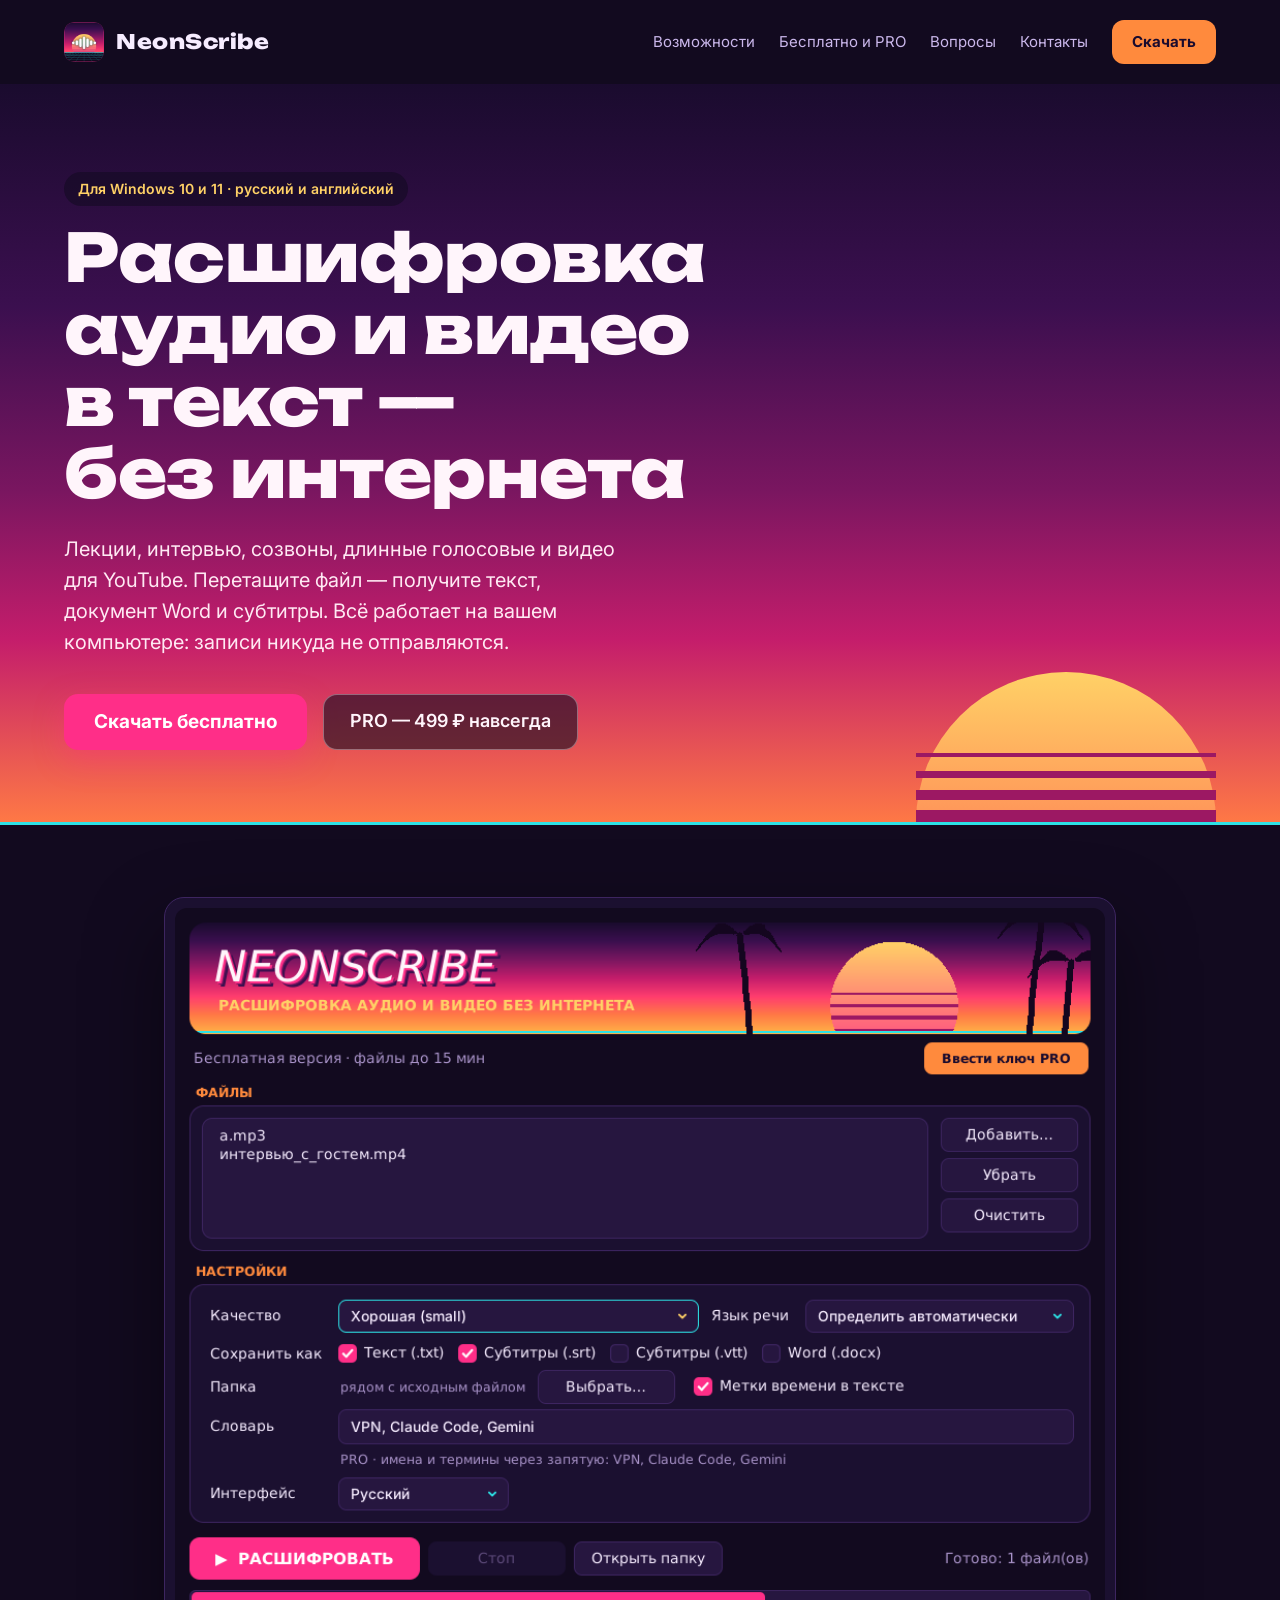
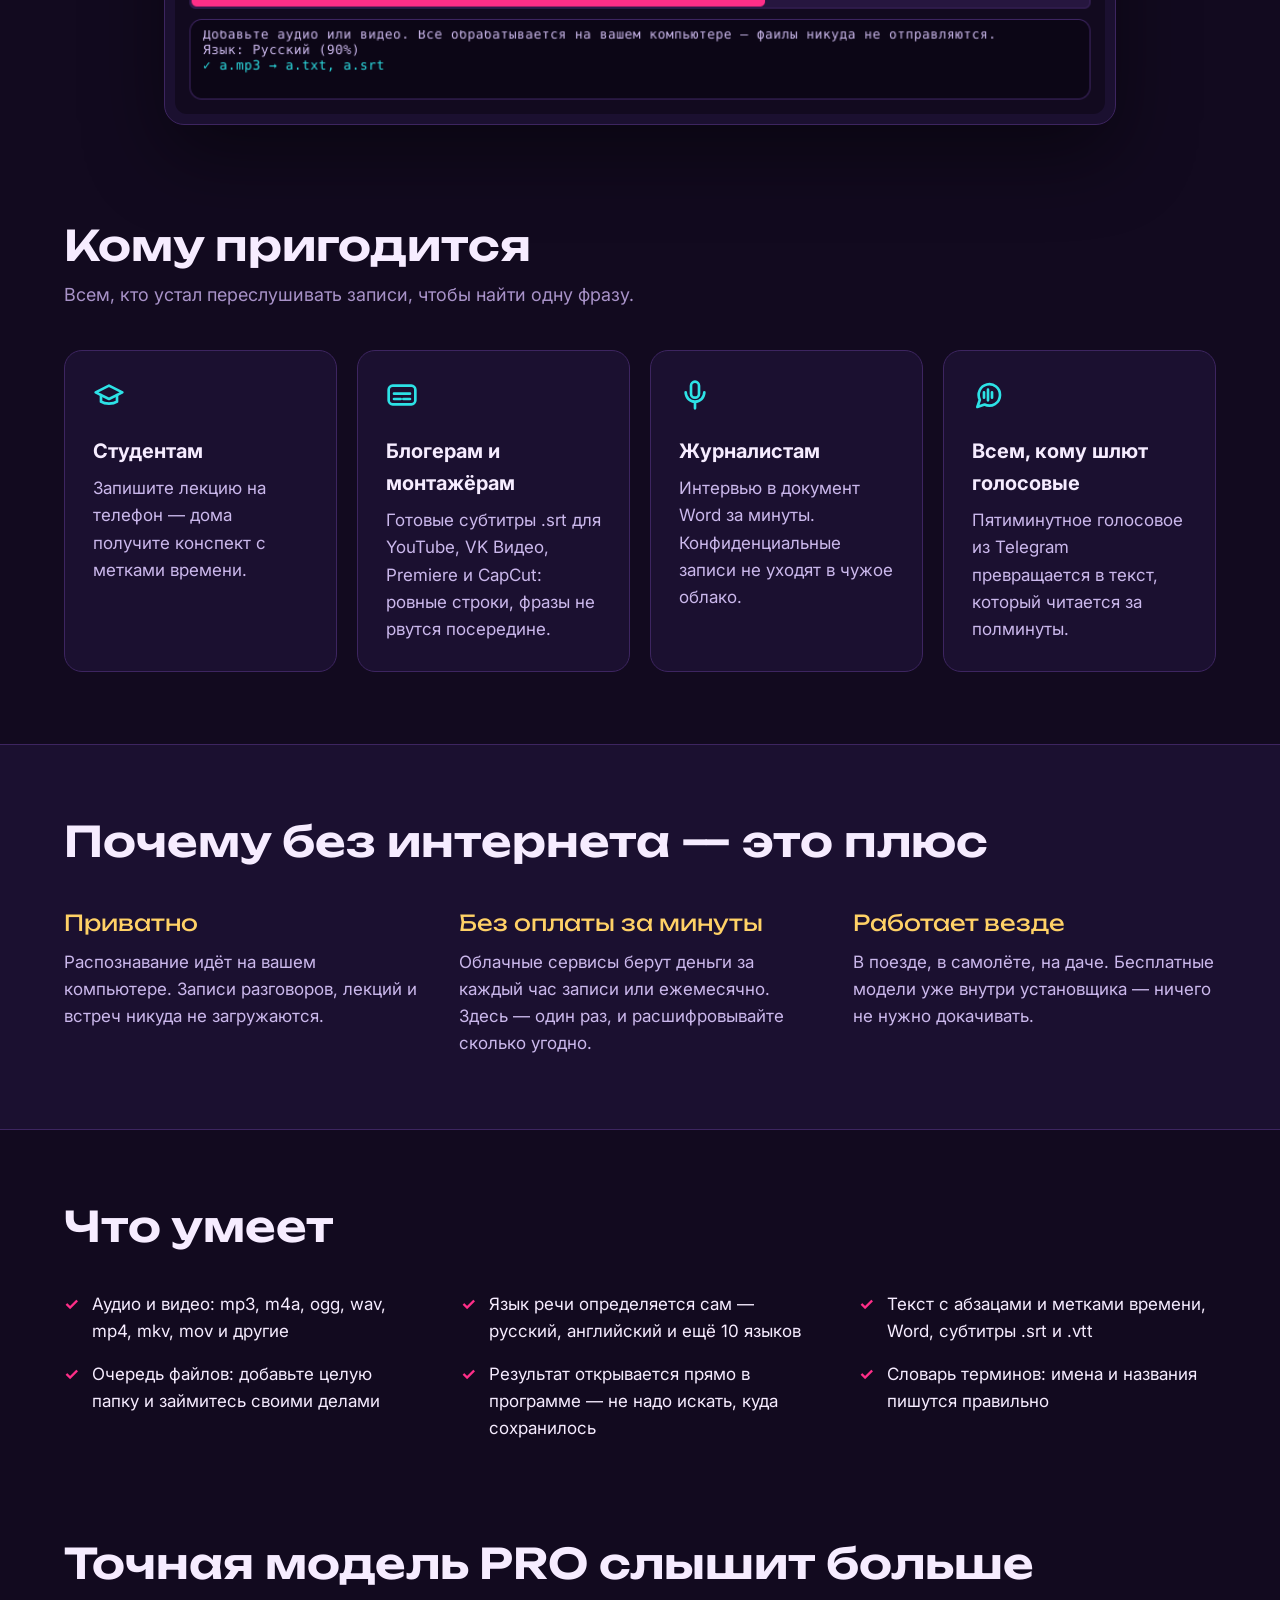
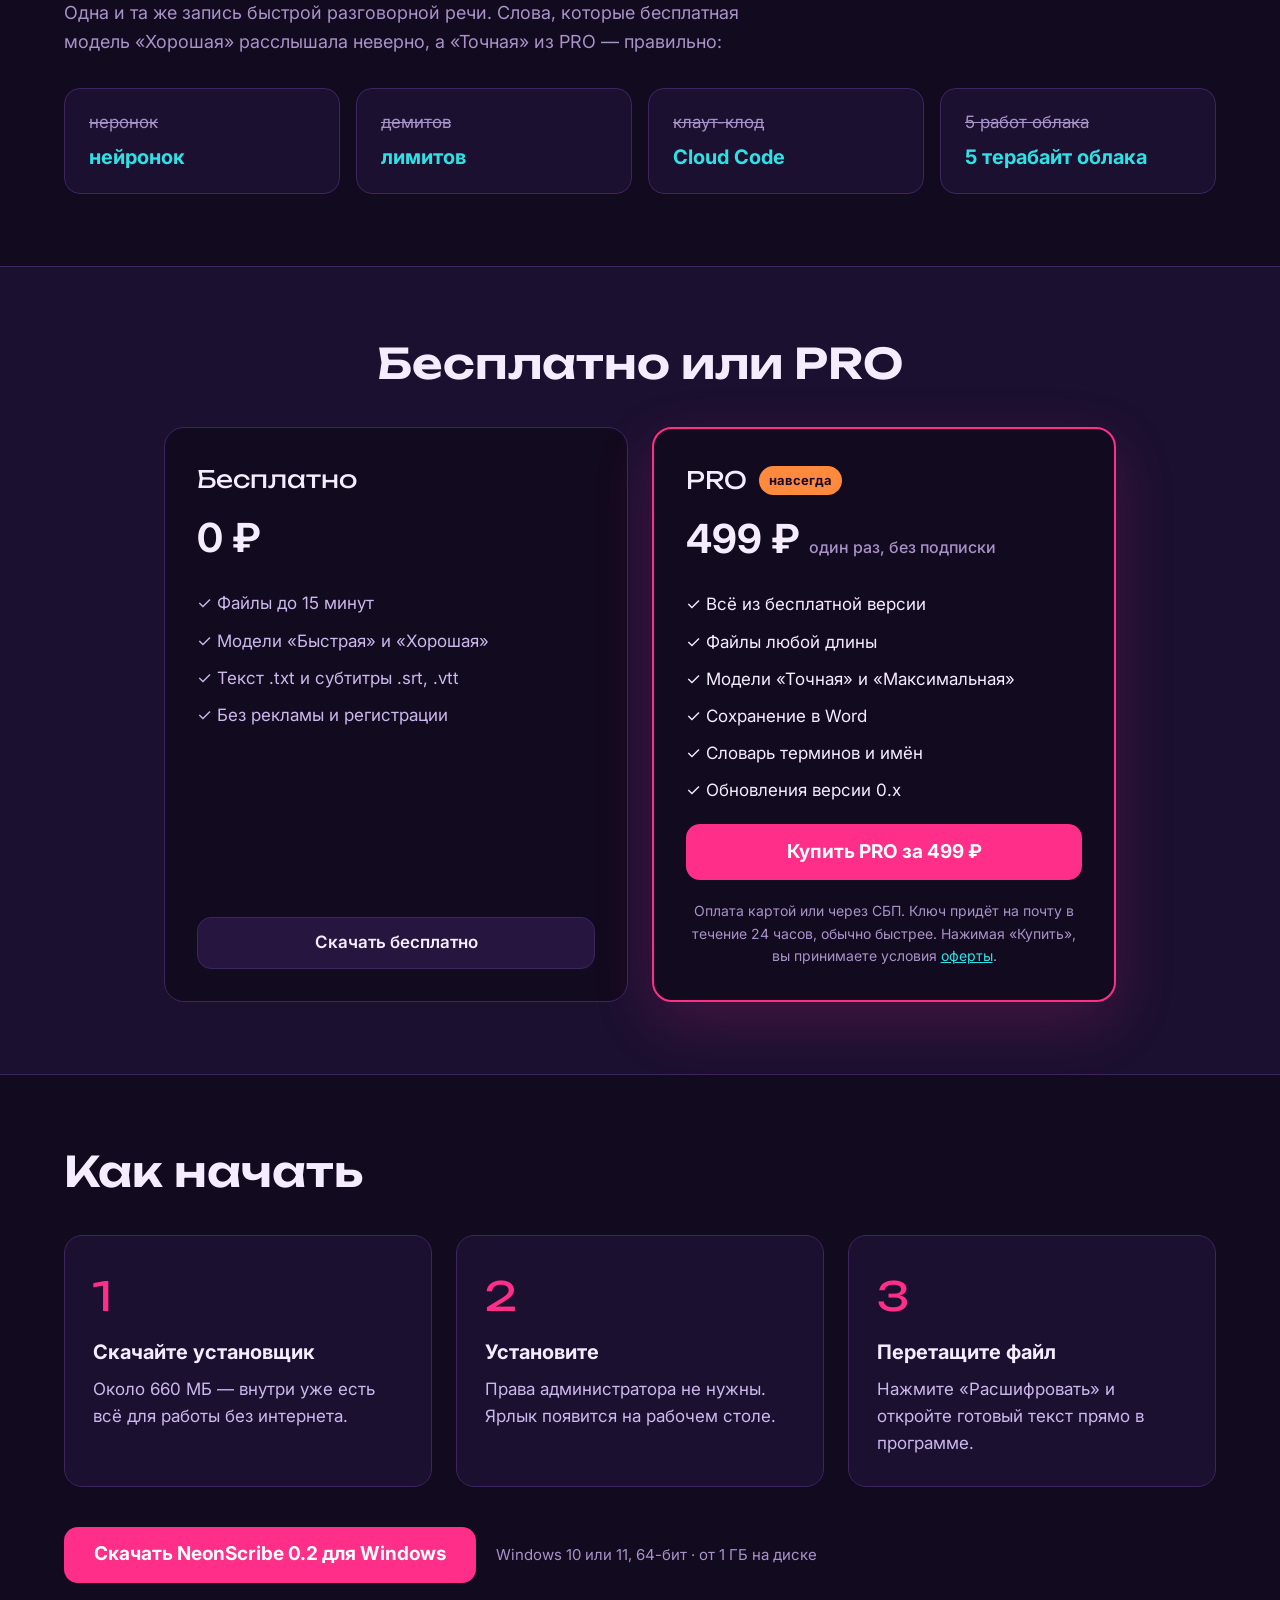
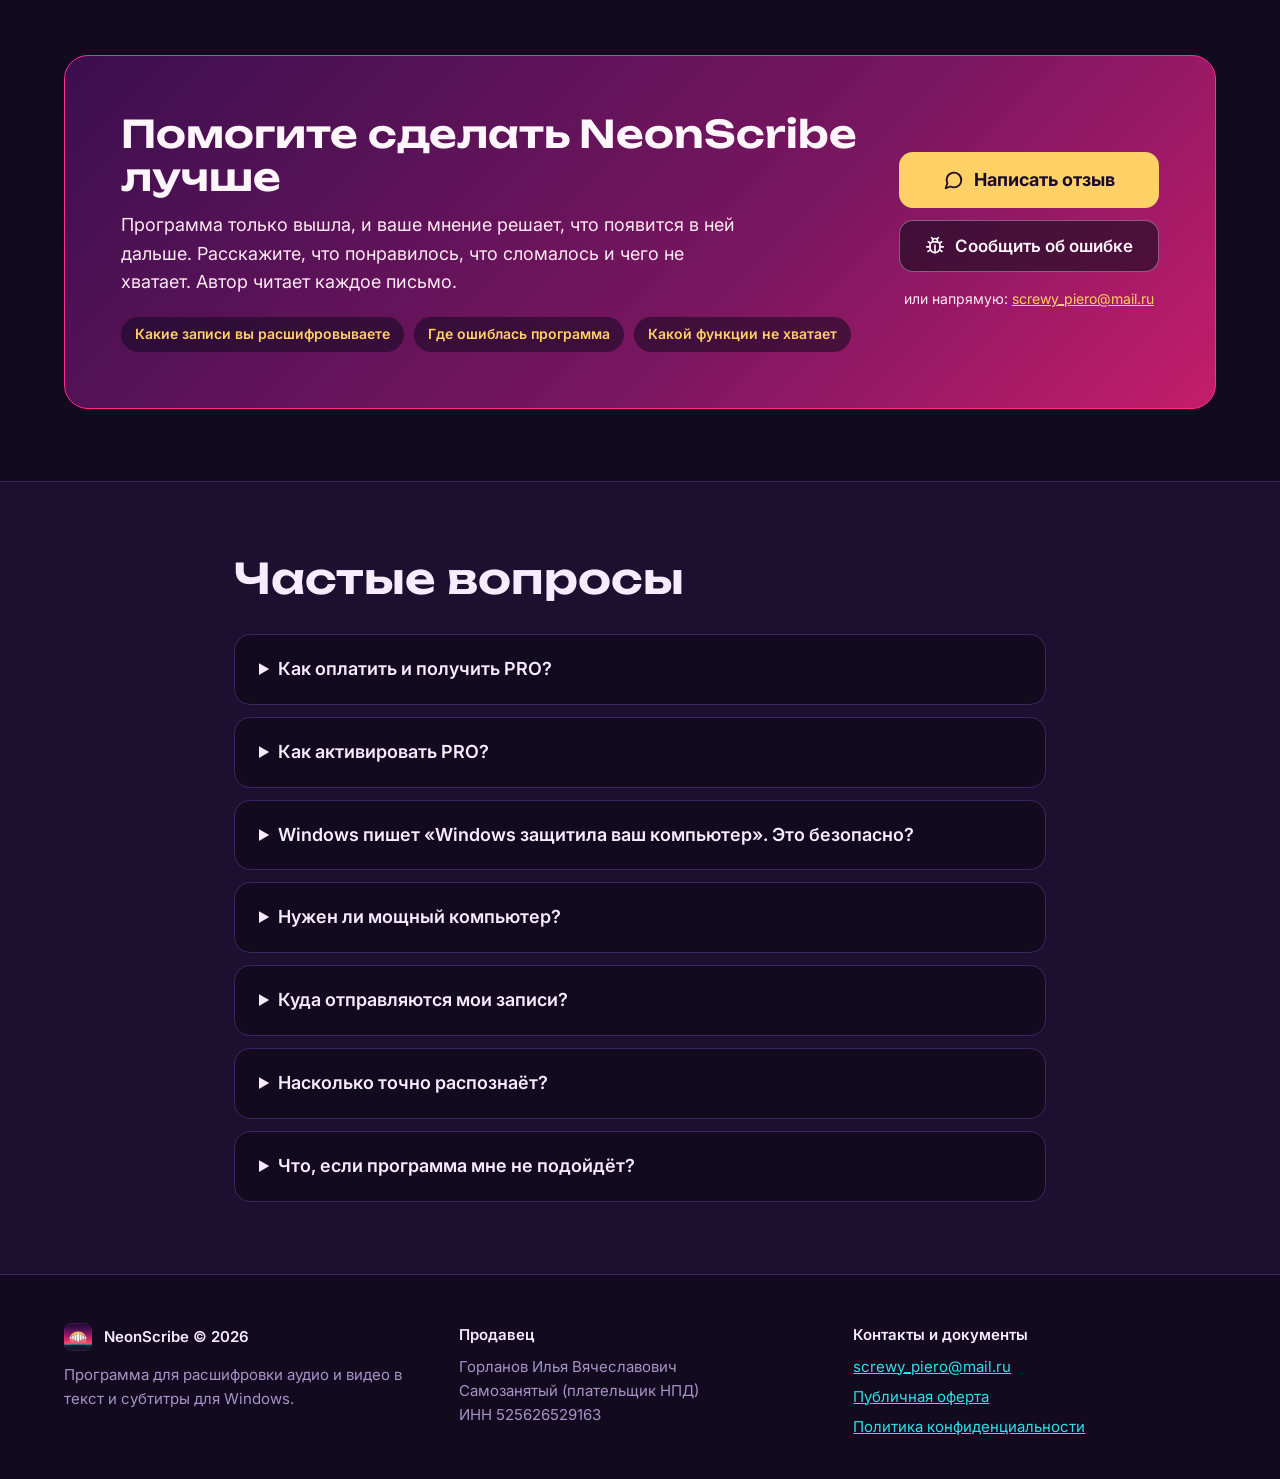
==== index.html @ af84b16b "Add files via upload Сайт NeonScribe" ====
<!doctype html>
<html lang="ru">
<head>
<meta charset="utf-8">
<meta name="viewport" content="width=device-width, initial-scale=1">
<title>NeonScribe — расшифровка аудио и видео без интернета</title>
<meta name="description" content="Программа для Windows: расшифровка лекций, интервью, созвонов и голосовых в текст, Word и субтитры. Работает без интернета. Бесплатно, PRO — 499 ₽ навсегда.">
<meta property="og:title" content="NeonScribe — расшифровка аудио и видео без интернета">
<meta property="og:description" content="Текст, Word и субтитры из любых записей прямо на вашем компьютере.">
<meta property="og:image" content="assets/screenshot.png">
<link rel="icon" href="favicon.ico">
<link rel="preconnect" href="https://fonts.googleapis.com">
<link rel="stylesheet" href="https://fonts.googleapis.com/css2?family=Unbounded:wght@600;800&amp;family=Inter:wght@400;500;600;700&amp;display=swap">
<style>
*{box-sizing:border-box}
html{scroll-behavior:smooth}
body{margin:0;background:#120a1f}
a{color:#2de2e6}a:hover{color:#ffd166}
</style>
</head>
<body>
<div style="background: #120a1f; color: #f6ecff; font-family: Inter, system-ui, sans-serif; font-size: 17px; line-height: 1.6; min-height: 100%">

  <!-- Навигация -->
  <header style="max-width: 1200px; margin: 0 auto; padding: 20px 24px; display: flex; flex-wrap: wrap; align-items: center; justify-content: space-between; gap: 16px">
    <a href="#top" style="display: flex; align-items: center; gap: 12px; text-decoration: none; color: #f6ecff">
      <img src="assets/icon.png" alt="" style="width: 40px; height: 40px; border-radius: 10px">
      <span style="font-family: Unbounded, Inter, sans-serif; font-weight: 800; font-size: 20px; letter-spacing: 0.5px">NeonScribe</span>
    </a>
    <nav aria-label="Разделы" style="display: flex; flex-wrap: wrap; align-items: center; gap: 24px; font-size: 15px">
      <a href="#features" style="color: #cbb8ec; text-decoration: none">Возможности</a>
      <a href="#compare" style="color: #cbb8ec; text-decoration: none">Бесплатно и PRO</a>
      <a href="#faq" style="color: #cbb8ec; text-decoration: none">Вопросы</a>
      <a href="#contacts" style="color: #cbb8ec; text-decoration: none">Контакты</a>
      <a href="#download" style="display: inline-flex; align-items: center; min-height: 44px; padding: 0 20px; border-radius: 12px; background: #ff8a3d; color: #1a0b2e; font-weight: 700; text-decoration: none">Скачать</a>
    </nav>
  </header>

  <!-- Первый экран -->
  <section id="top" style="position: relative; overflow: hidden; background: linear-gradient(180deg, #1a0b2e 0%, #3b0f4f 30%, #7a1660 55%, #c41d6b 75%, #ff7a45 100%)">
    <div style="max-width: 1200px; margin: 0 auto; padding: 88px 24px 0; display: flex; flex-wrap: wrap; gap: 48px; align-items: flex-end; justify-content: space-between">
      <div style="flex: 999 1 520px; min-width: 0; padding-bottom: 72px">
        <p style="margin: 0 0 16px; display: inline-block; padding: 6px 14px; border-radius: 999px; background: rgba(18, 10, 31, 0.55); color: #ffd166; font-size: 14px; font-weight: 600">Для Windows 10 и 11 · русский и английский</p>
        <h1 style="margin: 0; font-family: Unbounded, Inter, sans-serif; font-weight: 800; font-size: clamp(36px, 5.2vw, 68px); line-height: 1.08; letter-spacing: -0.5px; color: #fff5fb">Расшифровка аудио и&#160;видео в&#160;текст — без&#160;интернета</h1>
        <p style="margin: 24px 0 0; max-width: 560px; font-size: 20px; line-height: 1.55; color: #ffe9f3">Лекции, интервью, созвоны, длинные голосовые и&#160;видео для YouTube. Перетащите файл — получите текст, документ Word и&#160;субтитры. Всё работает на&#160;вашем компьютере: записи никуда не&#160;отправляются.</p>
        <div style="margin-top: 36px; display: flex; flex-wrap: wrap; gap: 16px; align-items: center">
          <a href="#download" style="display: inline-flex; align-items: center; justify-content: center; min-height: 56px; padding: 0 30px; border-radius: 14px; background: #ff2e88; color: #ffffff; font-size: 19px; font-weight: 700; text-decoration: none; box-shadow: 0 10px 30px rgba(255, 46, 136, 0.35)">Скачать бесплатно</a>
          <a href="#compare" style="display: inline-flex; align-items: center; justify-content: center; min-height: 56px; padding: 0 26px; border-radius: 14px; background: rgba(18, 10, 31, 0.6); color: #fff5fb; font-size: 18px; font-weight: 600; text-decoration: none; border: 1px solid rgba(255, 245, 251, 0.35)">PRO — 499 ₽ навсегда</a>
        </div>
      </div>
      <!-- Ретро-солнце -->
      <div aria-hidden="true" style="flex: 1 1 300px; display: flex; justify-content: center; min-width: 0">
        <div style="position: relative; width: min(380px, 80vw); aspect-ratio: 2 / 1; overflow: hidden">
          <div style="position: absolute; left: 0; right: 0; top: 0; aspect-ratio: 1 / 1; border-radius: 50%; background: linear-gradient(180deg, #ffd166 0%, #ff9a5a 45%, #ff2e88 100%)"></div>
          <div style="position: absolute; left: 0; right: 0; top: 54%; height: 4px; background: #9c1863"></div>
          <div style="position: absolute; left: 0; right: 0; top: 66%; height: 7px; background: #9c1863"></div>
          <div style="position: absolute; left: 0; right: 0; top: 79%; height: 10px; background: #9c1863"></div>
          <div style="position: absolute; left: 0; right: 0; top: 92%; height: 14px; background: #9c1863"></div>
        </div>
      </div>
    </div>
    <div style="height: 3px; background: #2de2e6"></div>
  </section>

  <!-- Скриншот -->
  <section aria-label="Как выглядит программа" style="max-width: 1000px; margin: 0 auto; padding: 72px 24px 24px">
    <div style="border-radius: 20px; padding: 10px; background: #1b1030; border: 1px solid #3d2560; box-shadow: 0 30px 80px rgba(0, 0, 0, 0.45)">
      <img src="assets/screenshot.png" width="900" height="780" alt="Окно программы NeonScribe: список файлов, выбор качества и языка, форматы сохранения, словарь и кнопка «Расшифровать»" style="display: block; width: 100%; height: auto; border-radius: 12px">
    </div>
  </section>

  <!-- Для кого -->
  <section id="features" style="max-width: 1200px; margin: 0 auto; padding: 72px 24px">
    <h2 style="margin: 0 0 12px; font-family: Unbounded, Inter, sans-serif; font-weight: 600; font-size: clamp(28px, 3.4vw, 42px); line-height: 1.15">Кому пригодится</h2>
    <p style="margin: 0 0 40px; color: #a892c8; font-size: 18px; max-width: 640px">Всем, кто устал переслушивать записи, чтобы найти одну фразу.</p>
    <div style="display: grid; grid-template-columns: repeat(auto-fit, minmax(240px, 1fr)); gap: 20px">
      <div style="padding: 28px; border-radius: 18px; background: #1b1030; border: 1px solid #3d2560">
        <svg aria-hidden="true" width="32" height="32" viewBox="0 0 24 24" fill="none" stroke="#2de2e6" stroke-width="2" stroke-linecap="round" stroke-linejoin="round"><path d="M22 10 12 5 2 10l10 5 10-5z"/><path d="M6 12v5c3 2 9 2 12 0v-5"/></svg>
        <h3 style="margin: 16px 0 8px; font-size: 20px">Студентам</h3>
        <p style="margin: 0; color: #cbb8ec">Запишите лекцию на телефон — дома получите конспект с метками времени.</p>
      </div>
      <div style="padding: 28px; border-radius: 18px; background: #1b1030; border: 1px solid #3d2560">
        <svg aria-hidden="true" width="32" height="32" viewBox="0 0 24 24" fill="none" stroke="#2de2e6" stroke-width="2" stroke-linecap="round" stroke-linejoin="round"><rect x="2" y="5" width="20" height="14" rx="3"/><path d="M6 15h5M13 15h5M6 11h12"/></svg>
        <h3 style="margin: 16px 0 8px; font-size: 20px">Блогерам и монтажёрам</h3>
        <p style="margin: 0; color: #cbb8ec">Готовые субтитры .srt для YouTube, VK Видео, Premiere и CapCut: ровные строки, фразы не рвутся посередине.</p>
      </div>
      <div style="padding: 28px; border-radius: 18px; background: #1b1030; border: 1px solid #3d2560">
        <svg aria-hidden="true" width="32" height="32" viewBox="0 0 24 24" fill="none" stroke="#2de2e6" stroke-width="2" stroke-linecap="round" stroke-linejoin="round"><rect x="9" y="2" width="6" height="12" rx="3"/><path d="M5 10a7 7 0 0 0 14 0M12 17v5"/></svg>
        <h3 style="margin: 16px 0 8px; font-size: 20px">Журналистам</h3>
        <p style="margin: 0; color: #cbb8ec">Интервью в документ Word за минуты. Конфиденциальные записи не уходят в чужое облако.</p>
      </div>
      <div style="padding: 28px; border-radius: 18px; background: #1b1030; border: 1px solid #3d2560">
        <svg aria-hidden="true" width="32" height="32" viewBox="0 0 24 24" fill="none" stroke="#2de2e6" stroke-width="2" stroke-linecap="round" stroke-linejoin="round"><path d="M21 12a8 8 0 0 1-11.6 7.1L4 21l1.9-5.4A8 8 0 1 1 21 12z"/><path d="M9 10v4M12 8v8M15 10v4"/></svg>
        <h3 style="margin: 16px 0 8px; font-size: 20px">Всем, кому шлют голосовые</h3>
        <p style="margin: 0; color: #cbb8ec">Пятиминутное голосовое из Telegram превращается в текст, который читается за полминуты.</p>
      </div>
    </div>
  </section>

  <!-- Почему офлайн -->
  <section style="background: #1b1030; border-top: 1px solid #3d2560; border-bottom: 1px solid #3d2560">
    <div style="max-width: 1200px; margin: 0 auto; padding: 72px 24px">
      <h2 style="margin: 0 0 40px; font-family: Unbounded, Inter, sans-serif; font-weight: 600; font-size: clamp(28px, 3.4vw, 42px); line-height: 1.15">Почему без интернета — это плюс</h2>
      <div style="display: grid; grid-template-columns: repeat(auto-fit, minmax(260px, 1fr)); gap: 32px">
        <div>
          <p style="margin: 0 0 8px; font-family: Unbounded, Inter, sans-serif; font-size: 22px; color: #ffd166">Приватно</p>
          <p style="margin: 0; color: #cbb8ec">Распознавание идёт на вашем компьютере. Записи разговоров, лекций и встреч никуда не загружаются.</p>
        </div>
        <div>
          <p style="margin: 0 0 8px; font-family: Unbounded, Inter, sans-serif; font-size: 22px; color: #ffd166">Без оплаты за минуты</p>
          <p style="margin: 0; color: #cbb8ec">Облачные сервисы берут деньги за каждый час записи или ежемесячно. Здесь — один раз, и расшифровывайте сколько угодно.</p>
        </div>
        <div>
          <p style="margin: 0 0 8px; font-family: Unbounded, Inter, sans-serif; font-size: 22px; color: #ffd166">Работает везде</p>
          <p style="margin: 0; color: #cbb8ec">В поезде, в самолёте, на даче. Бесплатные модели уже внутри установщика — ничего не нужно докачивать.</p>
        </div>
      </div>
    </div>
  </section>

  <!-- Что умеет -->
  <section style="max-width: 1200px; margin: 0 auto; padding: 72px 24px">
    <h2 style="margin: 0 0 40px; font-family: Unbounded, Inter, sans-serif; font-weight: 600; font-size: clamp(28px, 3.4vw, 42px); line-height: 1.15">Что умеет</h2>
    <div style="display: grid; grid-template-columns: repeat(auto-fit, minmax(300px, 1fr)); gap: 16px 40px">
      <p style="margin: 0; padding-left: 28px; position: relative"><span aria-hidden="true" style="position: absolute; left: 0; color: #ff2e88; font-weight: 700">✓</span>Аудио и видео: mp3, m4a, ogg, wav, mp4, mkv, mov и другие</p>
      <p style="margin: 0; padding-left: 28px; position: relative"><span aria-hidden="true" style="position: absolute; left: 0; color: #ff2e88; font-weight: 700">✓</span>Язык речи определяется сам — русский, английский и ещё 10 языков</p>
      <p style="margin: 0; padding-left: 28px; position: relative"><span aria-hidden="true" style="position: absolute; left: 0; color: #ff2e88; font-weight: 700">✓</span>Текст с абзацами и метками времени, Word, субтитры .srt и .vtt</p>
      <p style="margin: 0; padding-left: 28px; position: relative"><span aria-hidden="true" style="position: absolute; left: 0; color: #ff2e88; font-weight: 700">✓</span>Очередь файлов: добавьте целую папку и займитесь своими делами</p>
      <p style="margin: 0; padding-left: 28px; position: relative"><span aria-hidden="true" style="position: absolute; left: 0; color: #ff2e88; font-weight: 700">✓</span>Результат открывается прямо в программе — не надо искать, куда сохранилось</p>
      <p style="margin: 0; padding-left: 28px; position: relative"><span aria-hidden="true" style="position: absolute; left: 0; color: #ff2e88; font-weight: 700">✓</span>Словарь терминов: имена и названия пишутся правильно</p>
    </div>
  </section>

  <!-- До и после -->
  <section style="max-width: 1200px; margin: 0 auto; padding: 24px 24px 72px">
    <h2 style="margin: 0 0 12px; font-family: Unbounded, Inter, sans-serif; font-weight: 600; font-size: clamp(28px, 3.4vw, 42px); line-height: 1.15">Точная модель PRO слышит больше</h2>
    <p style="margin: 0 0 32px; color: #a892c8; font-size: 18px; max-width: 720px">Одна и та же запись быстрой разговорной речи. Слова, которые бесплатная модель «Хорошая» расслышала неверно, а «Точная» из PRO — правильно:</p>
    <div style="display: grid; grid-template-columns: repeat(auto-fit, minmax(220px, 1fr)); gap: 16px">
      <div style="padding: 20px 24px; border-radius: 16px; background: #1b1030; border: 1px solid #3d2560">
        <p style="margin: 0; color: #a892c8; text-decoration: line-through">неронок</p>
        <p style="margin: 4px 0 0; color: #2de2e6; font-weight: 700; font-size: 20px">нейронок</p>
      </div>
      <div style="padding: 20px 24px; border-radius: 16px; background: #1b1030; border: 1px solid #3d2560">
        <p style="margin: 0; color: #a892c8; text-decoration: line-through">демитов</p>
        <p style="margin: 4px 0 0; color: #2de2e6; font-weight: 700; font-size: 20px">лимитов</p>
      </div>
      <div style="padding: 20px 24px; border-radius: 16px; background: #1b1030; border: 1px solid #3d2560">
        <p style="margin: 0; color: #a892c8; text-decoration: line-through">клаут-клод</p>
        <p style="margin: 4px 0 0; color: #2de2e6; font-weight: 700; font-size: 20px">Cloud Code</p>
      </div>
      <div style="padding: 20px 24px; border-radius: 16px; background: #1b1030; border: 1px solid #3d2560">
        <p style="margin: 0; color: #a892c8; text-decoration: line-through">5 работ облака</p>
        <p style="margin: 4px 0 0; color: #2de2e6; font-weight: 700; font-size: 20px">5 терабайт облака</p>
      </div>
    </div>
  </section>

  <!-- Бесплатно и PRO -->
  <section id="compare" style="background: #1b1030; border-top: 1px solid #3d2560; border-bottom: 1px solid #3d2560">
    <div style="max-width: 1000px; margin: 0 auto; padding: 72px 24px">
      <h2 style="margin: 0 0 40px; font-family: Unbounded, Inter, sans-serif; font-weight: 600; font-size: clamp(28px, 3.4vw, 42px); line-height: 1.15; text-align: center">Бесплатно или PRO</h2>
      <div style="display: grid; grid-template-columns: repeat(auto-fit, minmax(300px, 1fr)); gap: 24px; align-items: stretch">
        <div style="padding: 32px; border-radius: 20px; background: #120a1f; border: 1px solid #3d2560; display: flex; flex-direction: column; gap: 20px">
          <div>
            <p style="margin: 0; font-family: Unbounded, Inter, sans-serif; font-size: 24px">Бесплатно</p>
            <p style="margin: 8px 0 0; font-size: 40px; font-weight: 700">0 ₽</p>
          </div>
          <div style="display: flex; flex-direction: column; gap: 10px; color: #cbb8ec">
            <p style="margin: 0">✓ Файлы до 15 минут</p>
            <p style="margin: 0">✓ Модели «Быстрая» и «Хорошая»</p>
            <p style="margin: 0">✓ Текст .txt и субтитры .srt, .vtt</p>
            <p style="margin: 0">✓ Без рекламы и регистрации</p>
          </div>
          <a href="#download" style="margin-top: auto; display: inline-flex; align-items: center; justify-content: center; min-height: 52px; border-radius: 14px; border: 1px solid #3d2560; background: #26163f; color: #f6ecff; font-weight: 600; text-decoration: none">Скачать бесплатно</a>
        </div>
        <div id="buy" style="padding: 32px; border-radius: 20px; background: #120a1f; border: 2px solid #ff2e88; display: flex; flex-direction: column; gap: 20px; box-shadow: 0 20px 60px rgba(255, 46, 136, 0.18)">
          <div>
            <p style="margin: 0; display: flex; align-items: center; gap: 12px; font-family: Unbounded, Inter, sans-serif; font-size: 24px">PRO <span style="font-family: Inter, sans-serif; font-size: 13px; font-weight: 700; padding: 4px 10px; border-radius: 999px; background: #ff8a3d; color: #1a0b2e">навсегда</span></p>
            <p style="margin: 8px 0 0; font-size: 40px; font-weight: 700">499 ₽ <span style="font-size: 16px; font-weight: 500; color: #a892c8">один раз, без подписки</span></p>
          </div>
          <div style="display: flex; flex-direction: column; gap: 10px">
            <p style="margin: 0">✓ Всё из бесплатной версии</p>
            <p style="margin: 0">✓ Файлы любой длины</p>
            <p style="margin: 0">✓ Модели «Точная» и «Максимальная»</p>
            <p style="margin: 0">✓ Сохранение в Word</p>
            <p style="margin: 0">✓ Словарь терминов и имён</p>
            <p style="margin: 0">✓ Обновления версии 0.x</p>
          </div>
          <!-- ССЫЛКА НА ОПЛАТУ: после одобрения Робокассы заменить href ниже на ссылку оплаты из кабинета -->
          <a href="mailto:screwy_piero@mail.ru?subject=%D0%9F%D0%BE%D0%BA%D1%83%D0%BF%D0%BA%D0%B0%20NeonScribe%20PRO" style="margin-top: auto; display: inline-flex; align-items: center; justify-content: center; min-height: 56px; border-radius: 14px; background: #ff2e88; color: #ffffff; font-size: 19px; font-weight: 700; text-decoration: none">Купить PRO за 499 ₽</a>
          <p style="margin: 0; font-size: 14px; color: #a892c8; text-align: center">Оплата картой или через СБП. Ключ придёт на почту в течение 24 часов, обычно быстрее. Нажимая «Купить», вы принимаете условия <a href="offer.html">оферты</a>.</p>
        </div>
      </div>
    </div>
  </section>

  <!-- Как начать -->
  <section id="download" style="max-width: 1200px; margin: 0 auto; padding: 72px 24px">
    <h2 style="margin: 0 0 40px; font-family: Unbounded, Inter, sans-serif; font-weight: 600; font-size: clamp(28px, 3.4vw, 42px); line-height: 1.15">Как начать</h2>
    <div style="display: grid; grid-template-columns: repeat(auto-fit, minmax(260px, 1fr)); gap: 24px">
      <div style="padding: 28px; border-radius: 18px; background: #1b1030; border: 1px solid #3d2560">
        <p style="margin: 0; font-family: Unbounded, Inter, sans-serif; font-size: 40px; color: #ff2e88">1</p>
        <h3 style="margin: 8px 0; font-size: 20px">Скачайте установщик</h3>
        <p style="margin: 0; color: #cbb8ec">Около 660 МБ — внутри уже есть всё для работы без интернета.</p>
      </div>
      <div style="padding: 28px; border-radius: 18px; background: #1b1030; border: 1px solid #3d2560">
        <p style="margin: 0; font-family: Unbounded, Inter, sans-serif; font-size: 40px; color: #ff2e88">2</p>
        <h3 style="margin: 8px 0; font-size: 20px">Установите</h3>
        <p style="margin: 0; color: #cbb8ec">Права администратора не нужны. Ярлык появится на рабочем столе.</p>
      </div>
      <div style="padding: 28px; border-radius: 18px; background: #1b1030; border: 1px solid #3d2560">
        <p style="margin: 0; font-family: Unbounded, Inter, sans-serif; font-size: 40px; color: #ff2e88">3</p>
        <h3 style="margin: 8px 0; font-size: 20px">Перетащите файл</h3>
        <p style="margin: 0; color: #cbb8ec">Нажмите «Расшифровать» и откройте готовый текст прямо в программе.</p>
      </div>
    </div>
    <div style="margin-top: 40px; display: flex; flex-wrap: wrap; align-items: center; gap: 20px">
      <!-- Ссылка на скачивание: последний релиз на GitHub -->
      <a href="https://github.com/screwyPiero/neonscribe/releases/latest" style="display: inline-flex; align-items: center; justify-content: center; min-height: 56px; padding: 0 30px; border-radius: 14px; background: #ff2e88; color: #ffffff; font-size: 19px; font-weight: 700; text-decoration: none">Скачать NeonScribe 0.2 для Windows</a>
      <p style="margin: 0; color: #a892c8; font-size: 15px">Windows 10 или 11, 64-бит · от 1 ГБ на диске</p>
    </div>
  </section>

  <!-- Обратная связь -->
  <section id="feedback" style="max-width: 1200px; margin: 0 auto; padding: 0 24px 72px">
    <div style="position: relative; overflow: hidden; border-radius: 24px; padding: clamp(28px, 5vw, 56px); background: linear-gradient(135deg, #3b0f4f 0%, #7a1660 60%, #c41d6b 100%); border: 1px solid #ff2e88; display: flex; flex-wrap: wrap; gap: 32px; align-items: center; justify-content: space-between">
      <div style="flex: 999 1 460px; min-width: 0">
        <h2 style="margin: 0 0 12px; font-family: Unbounded, Inter, sans-serif; font-weight: 600; font-size: clamp(26px, 3vw, 38px); line-height: 1.15; color: #fff5fb">Помогите сделать NeonScribe лучше</h2>
        <p style="margin: 0; font-size: 18px; color: #ffe9f3; max-width: 620px">Программа только вышла, и ваше мнение решает, что появится в ней дальше. Расскажите, что понравилось, что сломалось и чего не хватает. Автор читает каждое письмо.</p>
        <div style="margin-top: 20px; display: flex; flex-wrap: wrap; gap: 10px">
          <span style="padding: 6px 14px; border-radius: 999px; background: rgba(18, 10, 31, 0.55); color: #ffd166; font-size: 14px; font-weight: 600">Какие записи вы расшифровываете</span>
          <span style="padding: 6px 14px; border-radius: 999px; background: rgba(18, 10, 31, 0.55); color: #ffd166; font-size: 14px; font-weight: 600">Где ошиблась программа</span>
          <span style="padding: 6px 14px; border-radius: 999px; background: rgba(18, 10, 31, 0.55); color: #ffd166; font-size: 14px; font-weight: 600">Какой функции не хватает</span>
        </div>
      </div>
      <div style="flex: 1 1 260px; display: flex; flex-direction: column; gap: 12px">
        <a href="mailto:screwy_piero@mail.ru?subject=%D0%9E%D1%82%D0%B7%D1%8B%D0%B2%20%D0%BE%20NeonScribe&body=%D0%A7%D1%82%D0%BE%20%D0%BF%D0%BE%D0%BD%D1%80%D0%B0%D0%B2%D0%B8%D0%BB%D0%BE%D1%81%D1%8C%3A%0A%0A%D0%A7%D1%82%D0%BE%20%D0%BC%D0%B5%D1%88%D0%B0%D0%B5%D1%82%20%D0%B8%D0%BB%D0%B8%20%D0%BD%D0%B5%D1%83%D0%B4%D0%BE%D0%B1%D0%BD%D0%BE%3A%0A%0A%D0%A7%D0%B5%D0%B3%D0%BE%20%D0%BD%D0%B5%20%D1%85%D0%B2%D0%B0%D1%82%D0%B0%D0%B5%D1%82%3A%0A%0A%D0%94%D0%BB%D1%8F%20%D1%87%D0%B5%D0%B3%D0%BE%20%D0%B2%D1%8B%20%D0%B8%D1%81%D0%BF%D0%BE%D0%BB%D1%8C%D0%B7%D1%83%D0%B5%D1%82%D0%B5%20%D0%BF%D1%80%D0%BE%D0%B3%D1%80%D0%B0%D0%BC%D0%BC%D1%83%20%28%D0%BB%D0%B5%D0%BA%D1%86%D0%B8%D0%B8%2C%20%D0%B8%D0%BD%D1%82%D0%B5%D1%80%D0%B2%D1%8C%D1%8E%2C%20%D1%81%D1%83%D0%B1%D1%82%D0%B8%D1%82%D1%80%D1%8B%E2%80%A6%29%3A%0A" style="display: inline-flex; align-items: center; justify-content: center; gap: 10px; min-height: 56px; padding: 0 24px; border-radius: 14px; background: #ffd166; color: #1a0b2e; font-size: 18px; font-weight: 700; text-decoration: none">
          <svg aria-hidden="true" width="22" height="22" viewBox="0 0 24 24" fill="none" stroke="#1a0b2e" stroke-width="2" stroke-linecap="round" stroke-linejoin="round"><path d="M21 12a8 8 0 0 1-11.6 7.1L4 21l1.9-5.4A8 8 0 1 1 21 12z"/></svg>
          Написать отзыв
        </a>
        <a href="mailto:screwy_piero@mail.ru?subject=%D0%9E%D1%88%D0%B8%D0%B1%D0%BA%D0%B0%20%D0%B2%20NeonScribe&body=%D0%A7%D1%82%D0%BE%20%D0%B2%D1%8B%20%D0%B4%D0%B5%D0%BB%D0%B0%D0%BB%D0%B8%3A%0A%0A%D0%A7%D1%82%D0%BE%20%D0%BF%D1%80%D0%BE%D0%B8%D0%B7%D0%BE%D1%88%D0%BB%D0%BE%20%28%D1%82%D0%B5%D0%BA%D1%81%D1%82%20%D0%BE%D1%88%D0%B8%D0%B1%D0%BA%D0%B8%20%D0%B8%D0%BB%D0%B8%20%D1%81%D0%BA%D1%80%D0%B8%D0%BD%D1%88%D0%BE%D1%82%29%3A%0A%0A%D0%92%D0%B5%D1%80%D1%81%D0%B8%D1%8F%20Windows%3A%0A%D0%92%D0%B5%D1%80%D1%81%D0%B8%D1%8F%20NeonScribe%3A%200.2%0A" style="display: inline-flex; align-items: center; justify-content: center; gap: 10px; min-height: 52px; padding: 0 24px; border-radius: 14px; background: rgba(18, 10, 31, 0.6); color: #fff5fb; font-size: 17px; font-weight: 600; text-decoration: none; border: 1px solid rgba(255, 245, 251, 0.35)">
          <svg aria-hidden="true" width="20" height="20" viewBox="0 0 24 24" fill="none" stroke="#fff5fb" stroke-width="2" stroke-linecap="round" stroke-linejoin="round"><path d="M8 2l1.9 1.9M16 2l-1.9 1.9M9 7.1V6a3 3 0 0 1 6 0v1.1"/><path d="M12 20c-3.3 0-6-2.7-6-6v-3a4 4 0 0 1 4-4h4a4 4 0 0 1 4 4v3c0 3.3-2.7 6-6 6z"/><path d="M12 20v-9M6 13H2M22 13h-4M6.5 8.5L4 7M17.5 8.5L20 7M6 17l-2.5 1.5M18 17l2.5 1.5"/></svg>
          Сообщить об ошибке
        </a>
        <p style="margin: 4px 0 0; font-size: 14px; color: #ffe9f3; text-align: center">или напрямую: <a href="mailto:screwy_piero@mail.ru" style="color: #ffd166">screwy_piero@mail.ru</a></p>
      </div>
    </div>
  </section>

  <!-- Вопросы -->
  <section id="faq" style="background: #1b1030; border-top: 1px solid #3d2560">
    <div style="max-width: 860px; margin: 0 auto; padding: 72px 24px">
      <h2 style="margin: 0 0 32px; font-family: Unbounded, Inter, sans-serif; font-weight: 600; font-size: clamp(28px, 3.4vw, 42px); line-height: 1.15">Частые вопросы</h2>
      <div style="display: flex; flex-direction: column; gap: 12px">
        <details style="padding: 20px 24px; border-radius: 16px; background: #120a1f; border: 1px solid #3d2560">
          <summary style="cursor: pointer; font-weight: 600; font-size: 18px">Как оплатить и получить PRO?</summary>
          <p style="margin: 12px 0 0; color: #cbb8ec">Нажмите «Купить PRO за 499 ₽» и оплатите картой или через СБП на защищённой странице платёжного сервиса «Робокасса». Чек придёт на почту из приложения «Мой налог», ключ — на ту же почту в течение 24 часов, обычно быстрее. Платёж разовый, подписки нет.</p>
        </details>
        <details style="padding: 20px 24px; border-radius: 16px; background: #120a1f; border: 1px solid #3d2560">
          <summary style="cursor: pointer; font-weight: 600; font-size: 18px">Как активировать PRO?</summary>
          <p style="margin: 12px 0 0; color: #cbb8ec">В программе нажмите «Ввести ключ PRO» → «Вставить из буфера» → «Активировать». Ключ работает без интернета и сохраняется при переустановке.</p>
        </details>
        <details style="padding: 20px 24px; border-radius: 16px; background: #120a1f; border: 1px solid #3d2560">
          <summary style="cursor: pointer; font-weight: 600; font-size: 18px">Windows пишет «Windows защитила ваш компьютер». Это безопасно?</summary>
          <p style="margin: 12px 0 0; color: #cbb8ec">Так Windows реагирует на новые программы без платной цифровой подписи. Нажмите «Подробнее», затем «Выполнить в любом случае». Установщик не просит прав администратора и ставит программу только в вашу папку пользователя.</p>
        </details>
        <details style="padding: 20px 24px; border-radius: 16px; background: #120a1f; border: 1px solid #3d2560">
          <summary style="cursor: pointer; font-weight: 600; font-size: 18px">Нужен ли мощный компьютер?</summary>
          <p style="margin: 12px 0 0; color: #cbb8ec">Нет, программа работает на обычном процессоре. На слабом ноутбуке выбирайте «Быструю» или «Хорошую» модель — «Точная» качественнее, но медленнее. Рекомендуем от 8 ГБ оперативной памяти.</p>
        </details>
        <details style="padding: 20px 24px; border-radius: 16px; background: #120a1f; border: 1px solid #3d2560">
          <summary style="cursor: pointer; font-weight: 600; font-size: 18px">Куда отправляются мои записи?</summary>
          <p style="margin: 12px 0 0; color: #cbb8ec">Никуда. Распознавание происходит на вашем компьютере. Интернет нужен только один раз — чтобы докачать точные модели после покупки PRO. Подробнее — в <a href="privacy.html">политике конфиденциальности</a>.</p>
        </details>
        <details style="padding: 20px 24px; border-radius: 16px; background: #120a1f; border: 1px solid #3d2560">
          <summary style="cursor: pointer; font-weight: 600; font-size: 18px">Насколько точно распознаёт?</summary>
          <p style="margin: 12px 0 0; color: #cbb8ec">Чёткая речь, лекции и интервью — очень хорошо, особенно на модели «Точная». Быстрая разговорная речь, сленг и песни под музыку — с ошибками в отдельных словах. Проверьте на своих записях в бесплатной версии до покупки.</p>
        </details>
        <details style="padding: 20px 24px; border-radius: 16px; background: #120a1f; border: 1px solid #3d2560">
          <summary style="cursor: pointer; font-weight: 600; font-size: 18px">Что, если программа мне не подойдёт?</summary>
          <p style="margin: 12px 0 0; color: #cbb8ec">В течение 14 дней после оплаты напишите на <a href="mailto:screwy_piero@mail.ru">screwy_piero@mail.ru</a> — вернём 499 ₽ полностью, без объяснения причин. Подробности — в <a href="offer.html">публичной оферте</a>.</p>
        </details>
      </div>
    </div>
  </section>

  <!-- Контакты и подвал -->
  <footer id="contacts" style="border-top: 1px solid #3d2560">
    <div style="max-width: 1200px; margin: 0 auto; padding: 48px 24px 40px; display: grid; grid-template-columns: repeat(auto-fit, minmax(260px, 1fr)); gap: 32px; font-size: 15px; color: #a892c8">
      <div>
        <div style="display: flex; align-items: center; gap: 12px; margin-bottom: 12px">
          <img src="assets/icon.png" alt="" style="width: 28px; height: 28px; border-radius: 7px">
          <span style="color: #f6ecff; font-weight: 600">NeonScribe © 2026</span>
        </div>
        <p style="margin: 0">Программа для расшифровки аудио и видео в текст и субтитры для Windows.</p>
      </div>
      <div>
        <p style="margin: 0 0 8px; color: #f6ecff; font-weight: 600">Продавец</p>
        <p style="margin: 0">Горланов Илья Вячеславович</p>
        <p style="margin: 0">Самозанятый (плательщик НПД)</p>
        <p style="margin: 0">ИНН 525626529163</p>
      </div>
      <div>
        <p style="margin: 0 0 8px; color: #f6ecff; font-weight: 600">Контакты и документы</p>
        <nav aria-label="Документы и контакты" style="display: flex; flex-direction: column; gap: 6px">
          <a href="mailto:screwy_piero@mail.ru">screwy_piero@mail.ru</a>
          <a href="offer.html">Публичная оферта</a>
          <a href="privacy.html">Политика конфиденциальности</a>
        </nav>
      </div>
    </div>
  </footer>
</div>
</body>
</html>
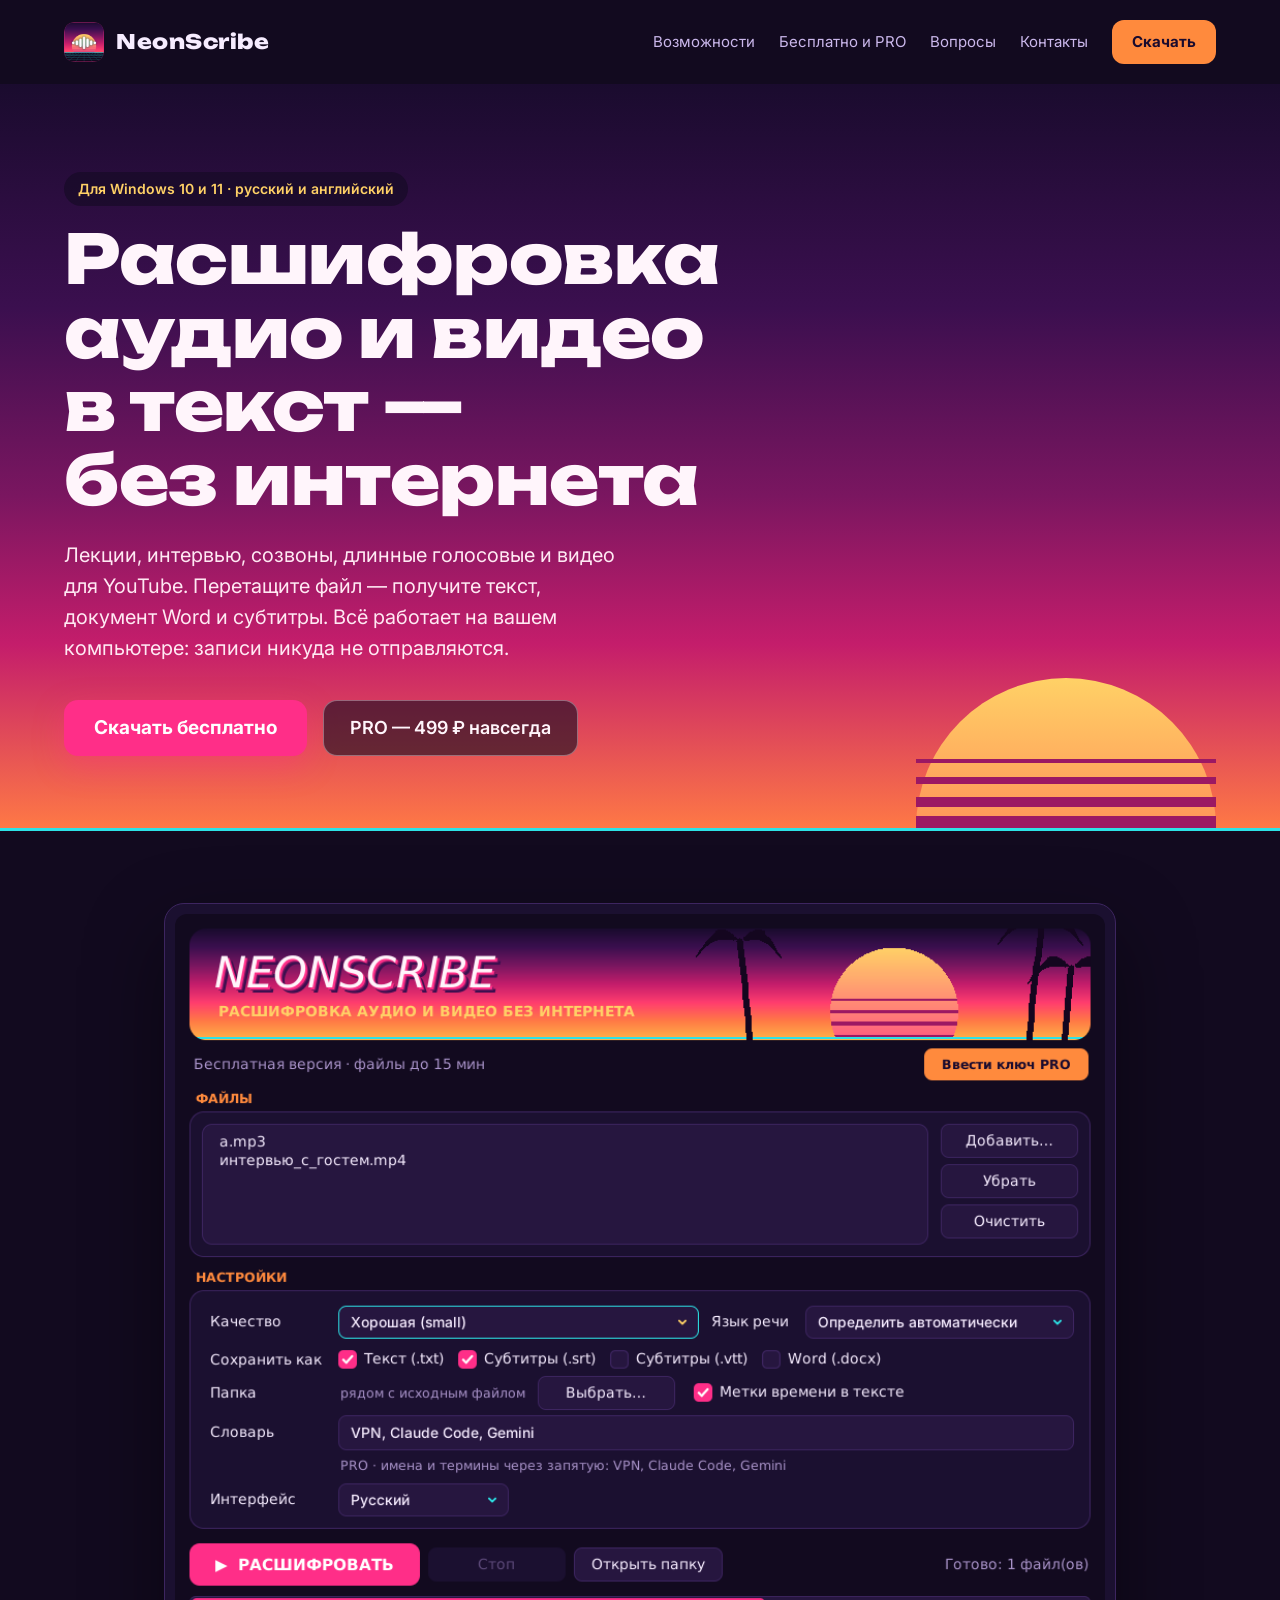
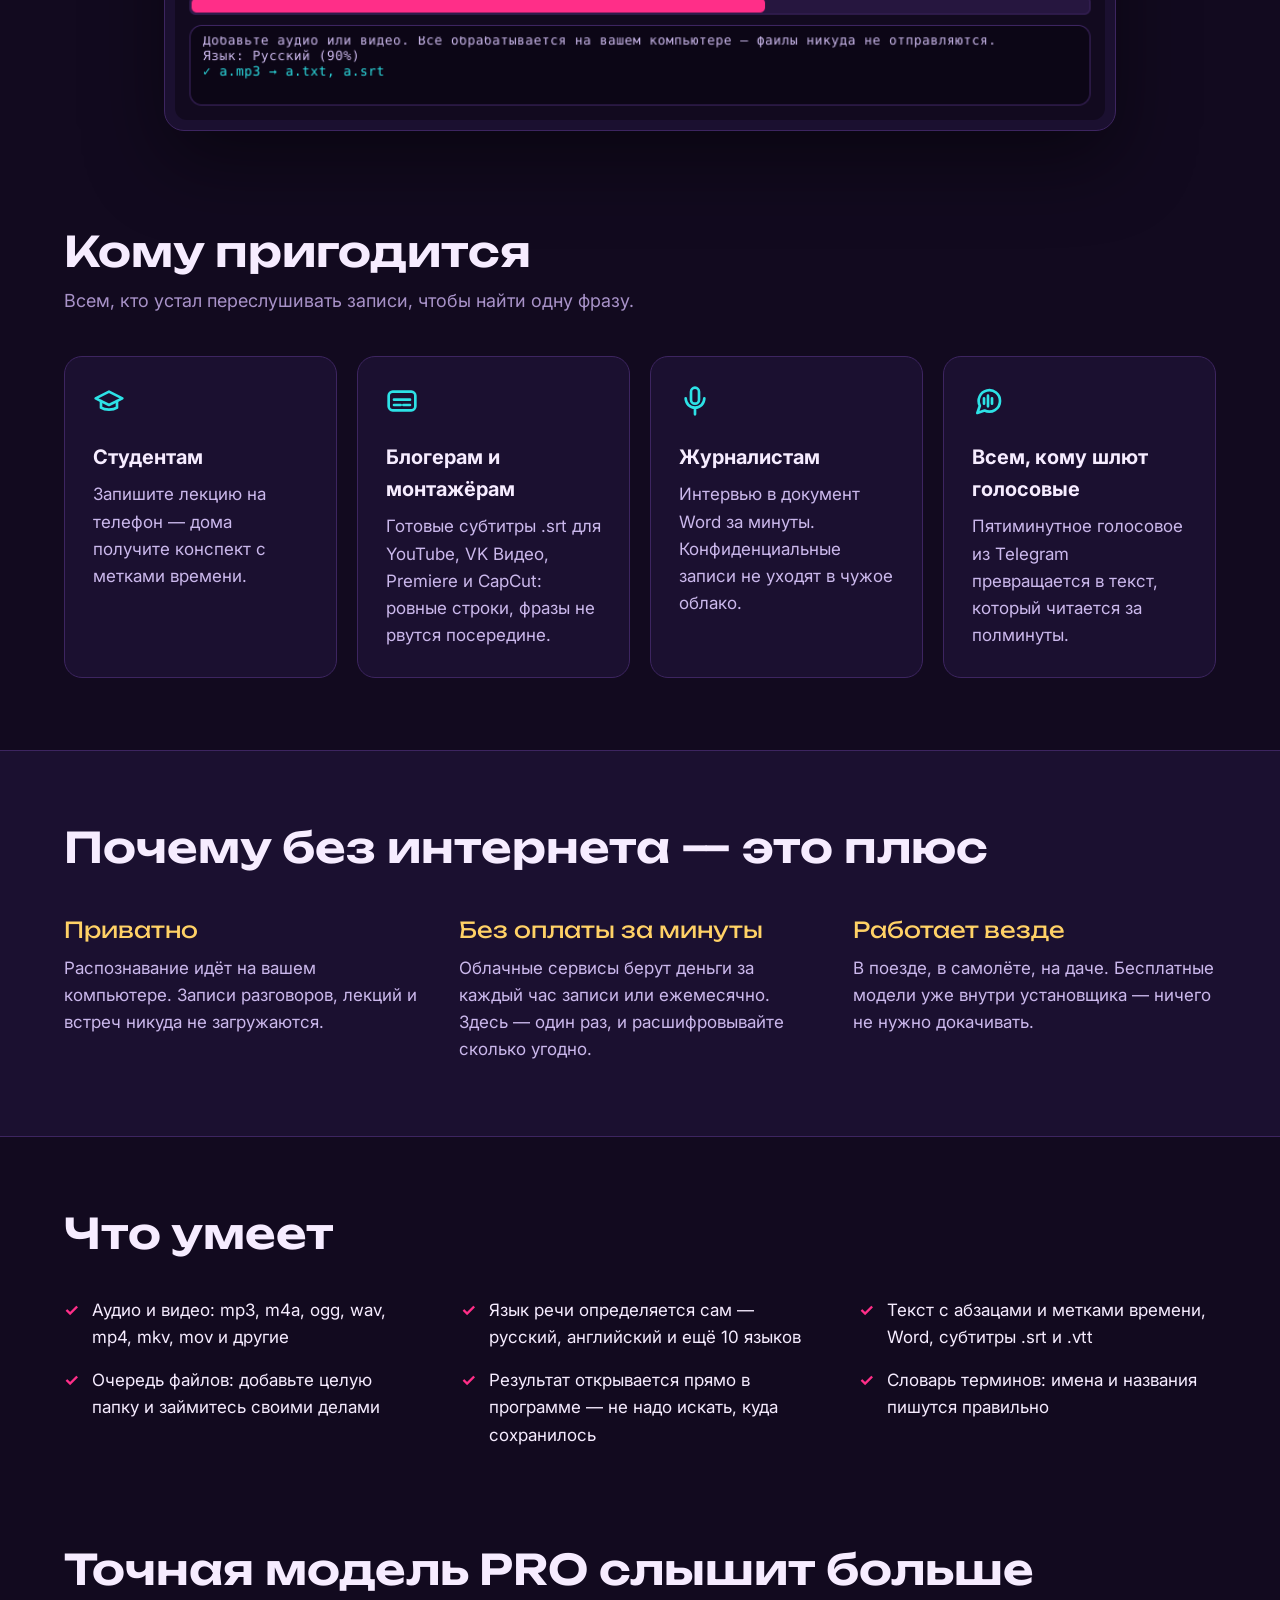
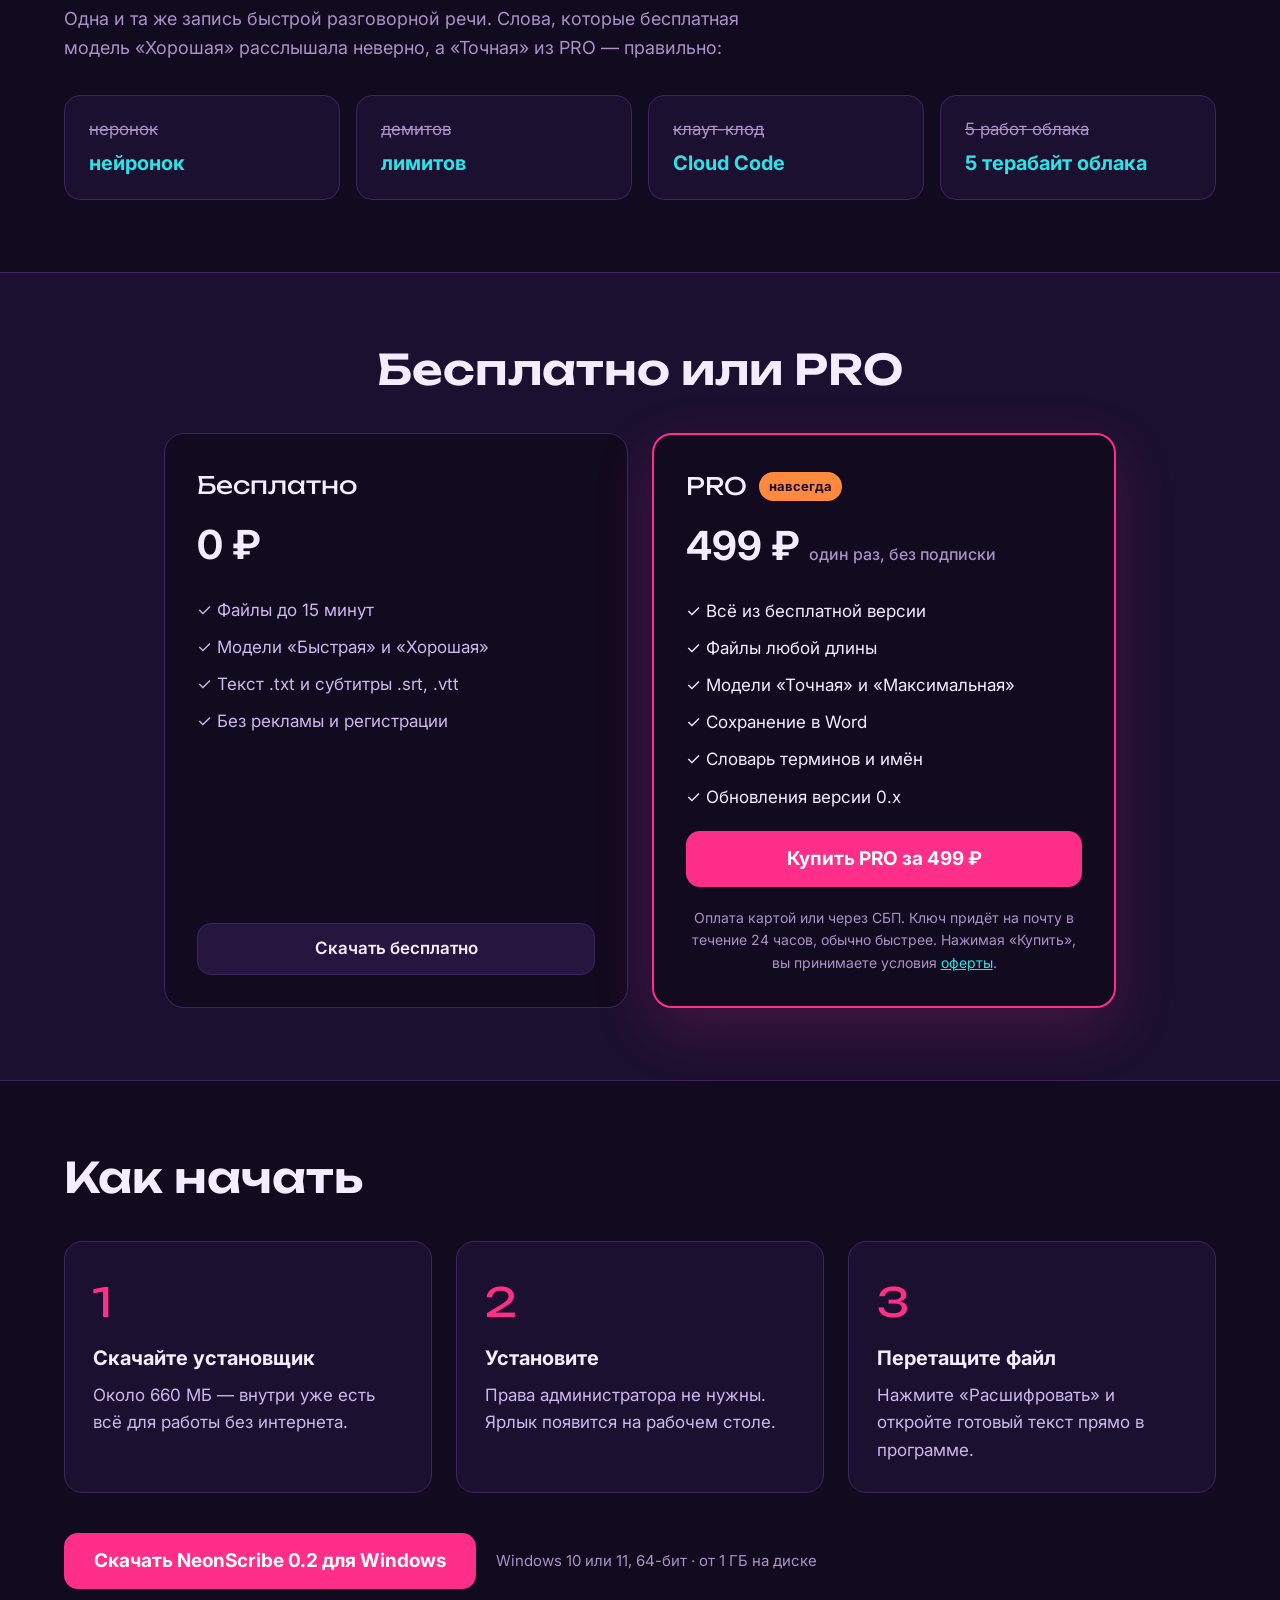
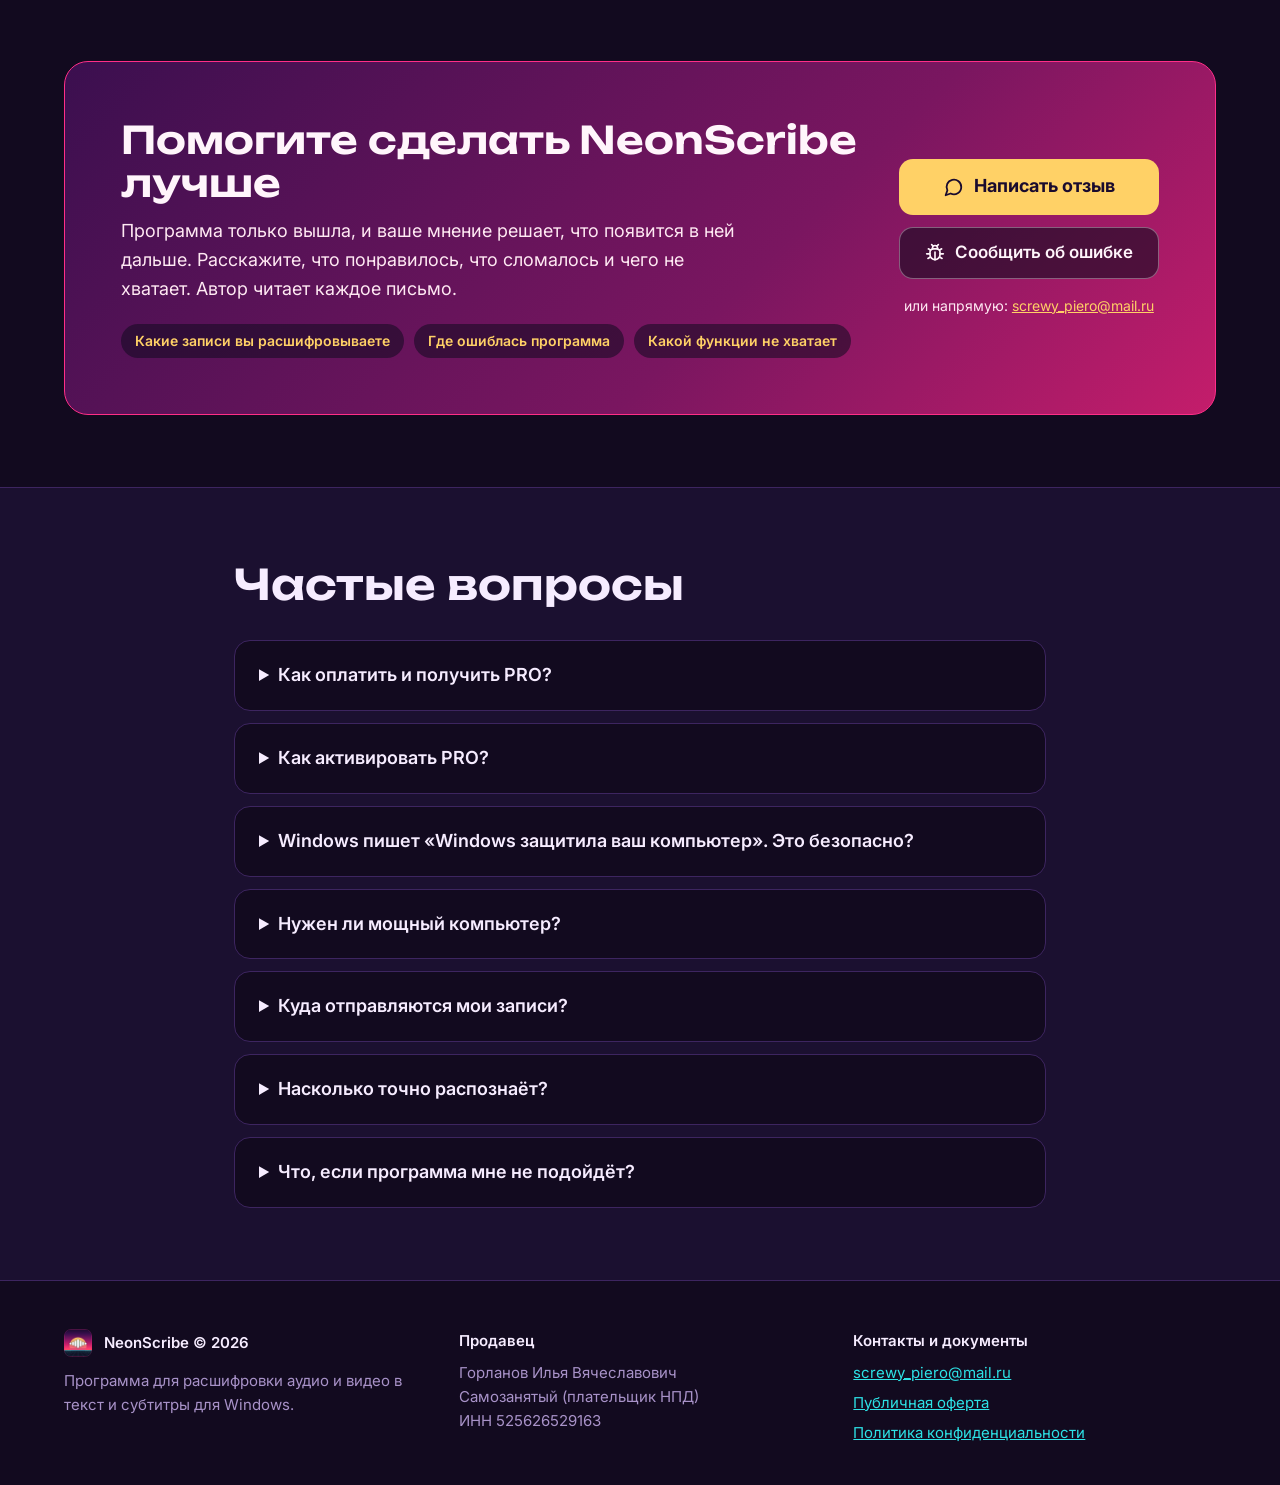
==== commit 9b6716ec: "Add files via upload" ====
--- a/index.html
+++ b/index.html
@@ -41,7 +41,7 @@
     <div style="max-width: 1200px; margin: 0 auto; padding: 88px 24px 0; display: flex; flex-wrap: wrap; gap: 48px; align-items: flex-end; justify-content: space-between">
       <div style="flex: 999 1 520px; min-width: 0; padding-bottom: 72px">
         <p style="margin: 0 0 16px; display: inline-block; padding: 6px 14px; border-radius: 999px; background: rgba(18, 10, 31, 0.55); color: #ffd166; font-size: 14px; font-weight: 600">Для Windows 10 и 11 · русский и английский</p>
-        <h1 style="margin: 0; font-family: Unbounded, Inter, sans-serif; font-weight: 800; font-size: clamp(36px, 5.2vw, 68px); line-height: 1.08; letter-spacing: -0.5px; color: #fff5fb">Расшифровка аудио и&#160;видео в&#160;текст — без&#160;интернета</h1>
+        <h1 style="margin: 0; font-family: Unbounded, Inter, sans-serif; font-weight: 800; font-size: clamp(26px, 6.6vw, 68px); line-height: 1.08; letter-spacing: -0.5px; overflow-wrap: anywhere; color: #fff5fb">Расшифровка аудио и&#160;видео в&#160;текст — без&#160;интернета</h1>
         <p style="margin: 24px 0 0; max-width: 560px; font-size: 20px; line-height: 1.55; color: #ffe9f3">Лекции, интервью, созвоны, длинные голосовые и&#160;видео для YouTube. Перетащите файл — получите текст, документ Word и&#160;субтитры. Всё работает на&#160;вашем компьютере: записи никуда не&#160;отправляются.</p>
         <div style="margin-top: 36px; display: flex; flex-wrap: wrap; gap: 16px; align-items: center">
           <a href="#download" style="display: inline-flex; align-items: center; justify-content: center; min-height: 56px; padding: 0 30px; border-radius: 14px; background: #ff2e88; color: #ffffff; font-size: 19px; font-weight: 700; text-decoration: none; box-shadow: 0 10px 30px rgba(255, 46, 136, 0.35)">Скачать бесплатно</a>
@@ -71,7 +71,7 @@
 
   <!-- Для кого -->
   <section id="features" style="max-width: 1200px; margin: 0 auto; padding: 72px 24px">
-    <h2 style="margin: 0 0 12px; font-family: Unbounded, Inter, sans-serif; font-weight: 600; font-size: clamp(28px, 3.4vw, 42px); line-height: 1.15">Кому пригодится</h2>
+    <h2 style="margin: 0 0 12px; font-family: Unbounded, Inter, sans-serif; font-weight: 600; font-size: clamp(24px, 3.4vw, 42px); line-height: 1.15">Кому пригодится</h2>
     <p style="margin: 0 0 40px; color: #a892c8; font-size: 18px; max-width: 640px">Всем, кто устал переслушивать записи, чтобы найти одну фразу.</p>
     <div style="display: grid; grid-template-columns: repeat(auto-fit, minmax(240px, 1fr)); gap: 20px">
       <div style="padding: 28px; border-radius: 18px; background: #1b1030; border: 1px solid #3d2560">
@@ -100,7 +100,7 @@
   <!-- Почему офлайн -->
   <section style="background: #1b1030; border-top: 1px solid #3d2560; border-bottom: 1px solid #3d2560">
     <div style="max-width: 1200px; margin: 0 auto; padding: 72px 24px">
-      <h2 style="margin: 0 0 40px; font-family: Unbounded, Inter, sans-serif; font-weight: 600; font-size: clamp(28px, 3.4vw, 42px); line-height: 1.15">Почему без интернета — это плюс</h2>
+      <h2 style="margin: 0 0 40px; font-family: Unbounded, Inter, sans-serif; font-weight: 600; font-size: clamp(24px, 3.4vw, 42px); line-height: 1.15">Почему без интернета — это плюс</h2>
       <div style="display: grid; grid-template-columns: repeat(auto-fit, minmax(260px, 1fr)); gap: 32px">
         <div>
           <p style="margin: 0 0 8px; font-family: Unbounded, Inter, sans-serif; font-size: 22px; color: #ffd166">Приватно</p>
@@ -120,7 +120,7 @@
 
   <!-- Что умеет -->
   <section style="max-width: 1200px; margin: 0 auto; padding: 72px 24px">
-    <h2 style="margin: 0 0 40px; font-family: Unbounded, Inter, sans-serif; font-weight: 600; font-size: clamp(28px, 3.4vw, 42px); line-height: 1.15">Что умеет</h2>
+    <h2 style="margin: 0 0 40px; font-family: Unbounded, Inter, sans-serif; font-weight: 600; font-size: clamp(24px, 3.4vw, 42px); line-height: 1.15">Что умеет</h2>
     <div style="display: grid; grid-template-columns: repeat(auto-fit, minmax(300px, 1fr)); gap: 16px 40px">
       <p style="margin: 0; padding-left: 28px; position: relative"><span aria-hidden="true" style="position: absolute; left: 0; color: #ff2e88; font-weight: 700">✓</span>Аудио и видео: mp3, m4a, ogg, wav, mp4, mkv, mov и другие</p>
       <p style="margin: 0; padding-left: 28px; position: relative"><span aria-hidden="true" style="position: absolute; left: 0; color: #ff2e88; font-weight: 700">✓</span>Язык речи определяется сам — русский, английский и ещё 10 языков</p>
@@ -133,7 +133,7 @@
 
   <!-- До и после -->
   <section style="max-width: 1200px; margin: 0 auto; padding: 24px 24px 72px">
-    <h2 style="margin: 0 0 12px; font-family: Unbounded, Inter, sans-serif; font-weight: 600; font-size: clamp(28px, 3.4vw, 42px); line-height: 1.15">Точная модель PRO слышит больше</h2>
+    <h2 style="margin: 0 0 12px; font-family: Unbounded, Inter, sans-serif; font-weight: 600; font-size: clamp(24px, 3.4vw, 42px); line-height: 1.15">Точная модель PRO слышит больше</h2>
     <p style="margin: 0 0 32px; color: #a892c8; font-size: 18px; max-width: 720px">Одна и та же запись быстрой разговорной речи. Слова, которые бесплатная модель «Хорошая» расслышала неверно, а «Точная» из PRO — правильно:</p>
     <div style="display: grid; grid-template-columns: repeat(auto-fit, minmax(220px, 1fr)); gap: 16px">
       <div style="padding: 20px 24px; border-radius: 16px; background: #1b1030; border: 1px solid #3d2560">
@@ -158,7 +158,7 @@
   <!-- Бесплатно и PRO -->
   <section id="compare" style="background: #1b1030; border-top: 1px solid #3d2560; border-bottom: 1px solid #3d2560">
     <div style="max-width: 1000px; margin: 0 auto; padding: 72px 24px">
-      <h2 style="margin: 0 0 40px; font-family: Unbounded, Inter, sans-serif; font-weight: 600; font-size: clamp(28px, 3.4vw, 42px); line-height: 1.15; text-align: center">Бесплатно или PRO</h2>
+      <h2 style="margin: 0 0 40px; font-family: Unbounded, Inter, sans-serif; font-weight: 600; font-size: clamp(24px, 3.4vw, 42px); line-height: 1.15; text-align: center">Бесплатно или PRO</h2>
       <div style="display: grid; grid-template-columns: repeat(auto-fit, minmax(300px, 1fr)); gap: 24px; align-items: stretch">
         <div style="padding: 32px; border-radius: 20px; background: #120a1f; border: 1px solid #3d2560; display: flex; flex-direction: column; gap: 20px">
           <div>
@@ -196,7 +196,7 @@
 
   <!-- Как начать -->
   <section id="download" style="max-width: 1200px; margin: 0 auto; padding: 72px 24px">
-    <h2 style="margin: 0 0 40px; font-family: Unbounded, Inter, sans-serif; font-weight: 600; font-size: clamp(28px, 3.4vw, 42px); line-height: 1.15">Как начать</h2>
+    <h2 style="margin: 0 0 40px; font-family: Unbounded, Inter, sans-serif; font-weight: 600; font-size: clamp(24px, 3.4vw, 42px); line-height: 1.15">Как начать</h2>
     <div style="display: grid; grid-template-columns: repeat(auto-fit, minmax(260px, 1fr)); gap: 24px">
       <div style="padding: 28px; border-radius: 18px; background: #1b1030; border: 1px solid #3d2560">
         <p style="margin: 0; font-family: Unbounded, Inter, sans-serif; font-size: 40px; color: #ff2e88">1</p>
@@ -250,7 +250,7 @@
   <!-- Вопросы -->
   <section id="faq" style="background: #1b1030; border-top: 1px solid #3d2560">
     <div style="max-width: 860px; margin: 0 auto; padding: 72px 24px">
-      <h2 style="margin: 0 0 32px; font-family: Unbounded, Inter, sans-serif; font-weight: 600; font-size: clamp(28px, 3.4vw, 42px); line-height: 1.15">Частые вопросы</h2>
+      <h2 style="margin: 0 0 32px; font-family: Unbounded, Inter, sans-serif; font-weight: 600; font-size: clamp(24px, 3.4vw, 42px); line-height: 1.15">Частые вопросы</h2>
       <div style="display: flex; flex-direction: column; gap: 12px">
         <details style="padding: 20px 24px; border-radius: 16px; background: #120a1f; border: 1px solid #3d2560">
           <summary style="cursor: pointer; font-weight: 600; font-size: 18px">Как оплатить и получить PRO?</summary>
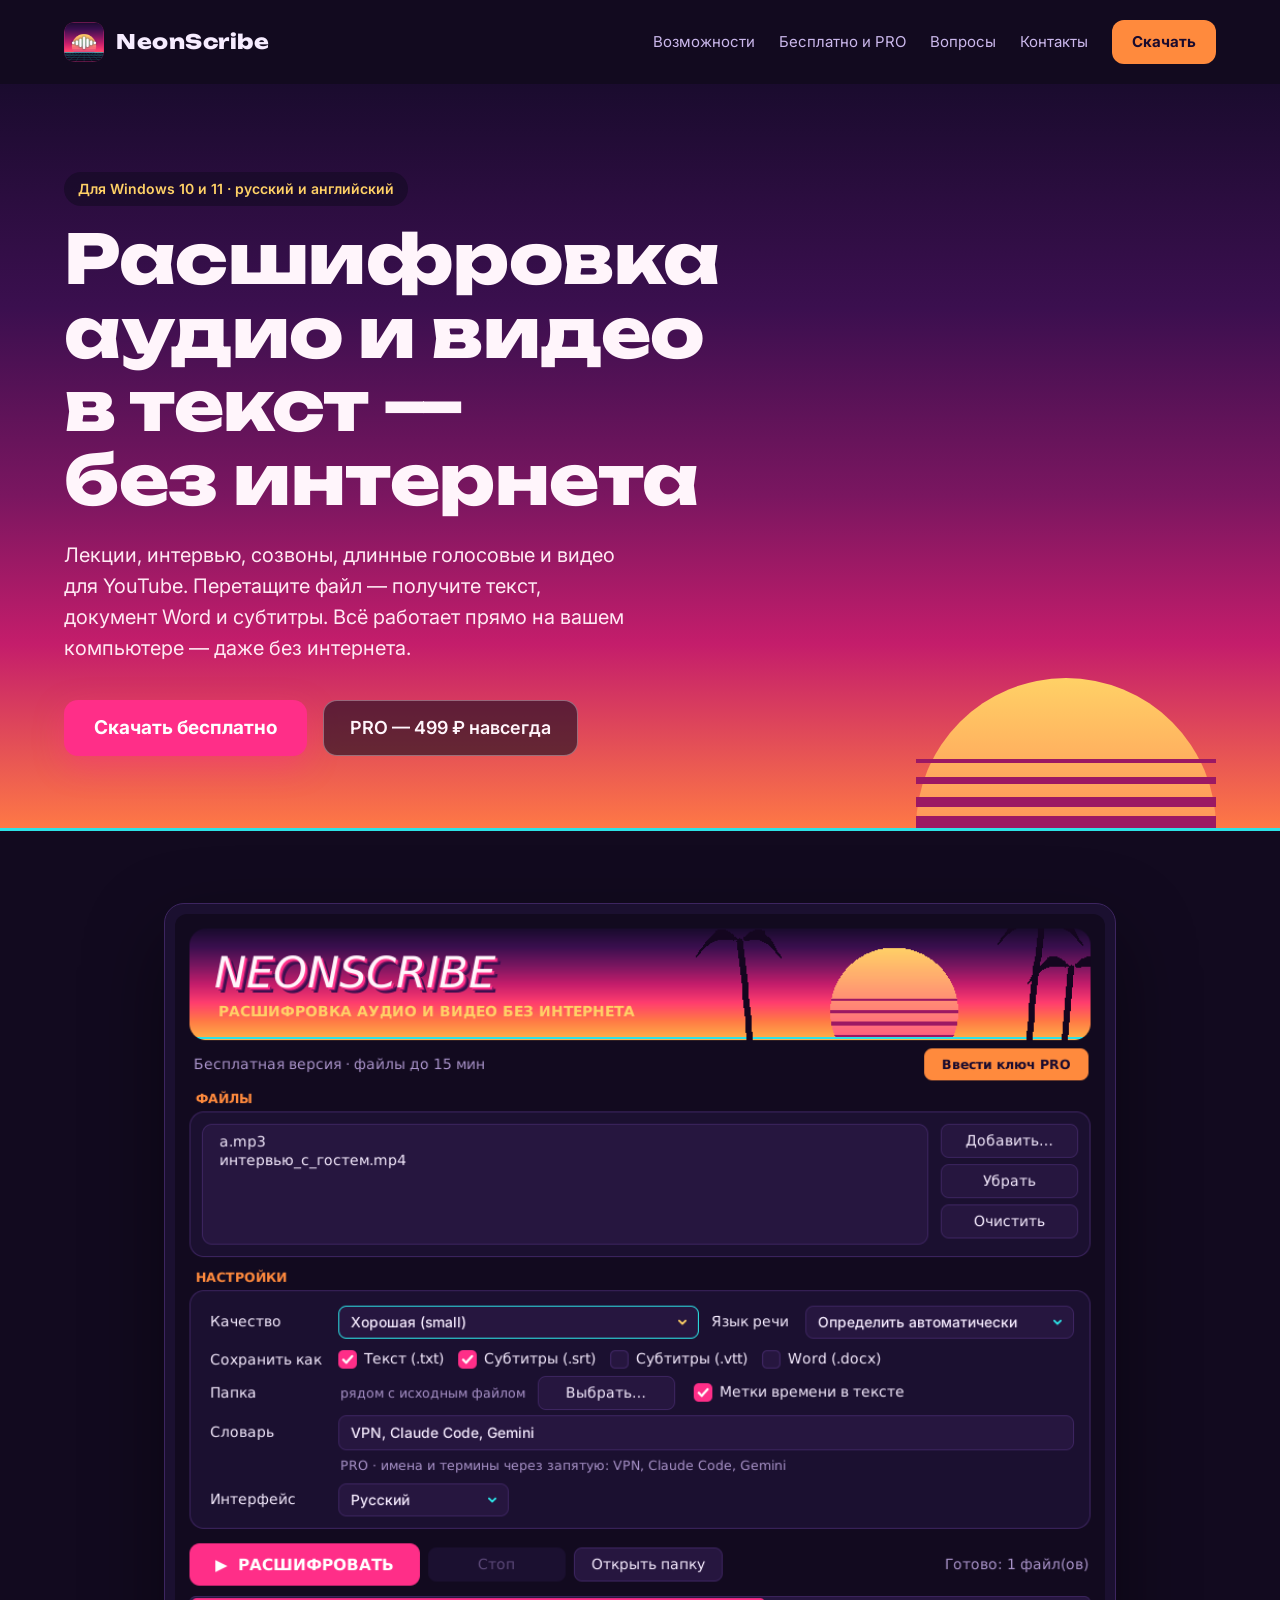
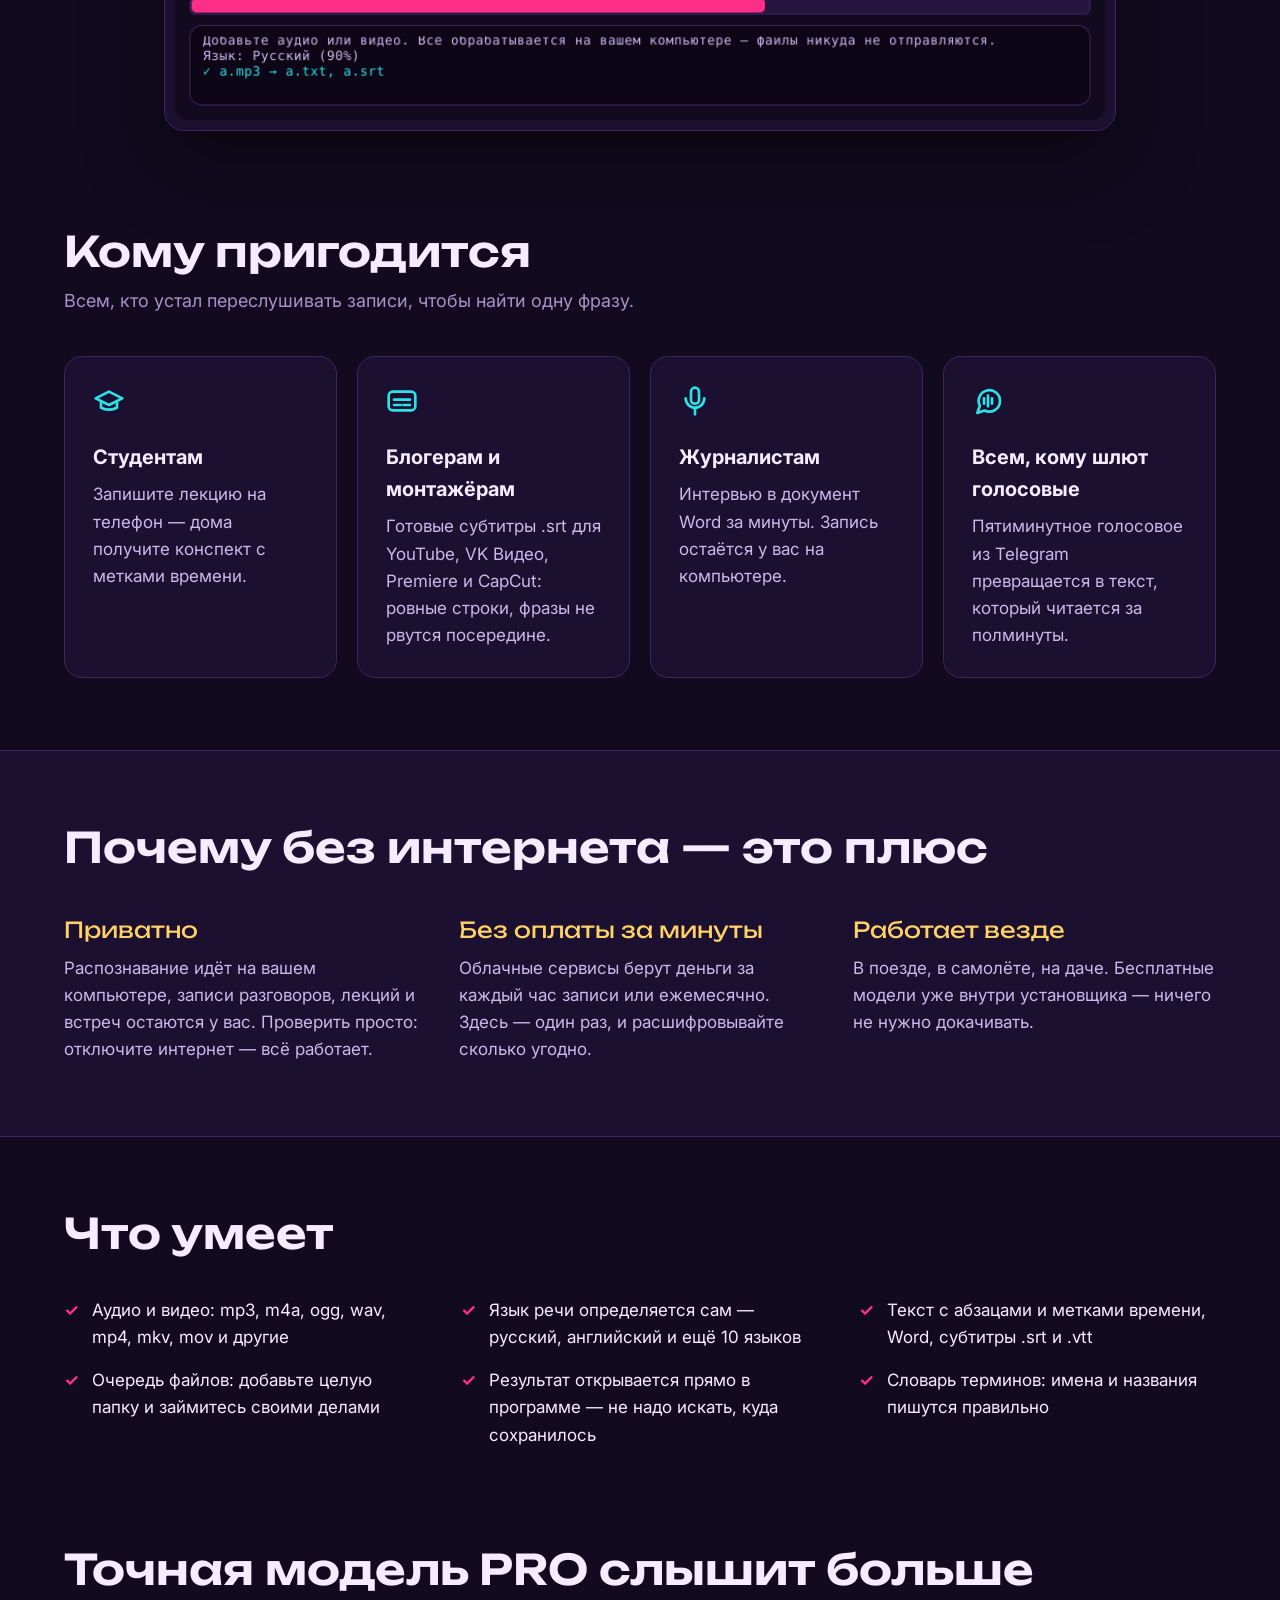
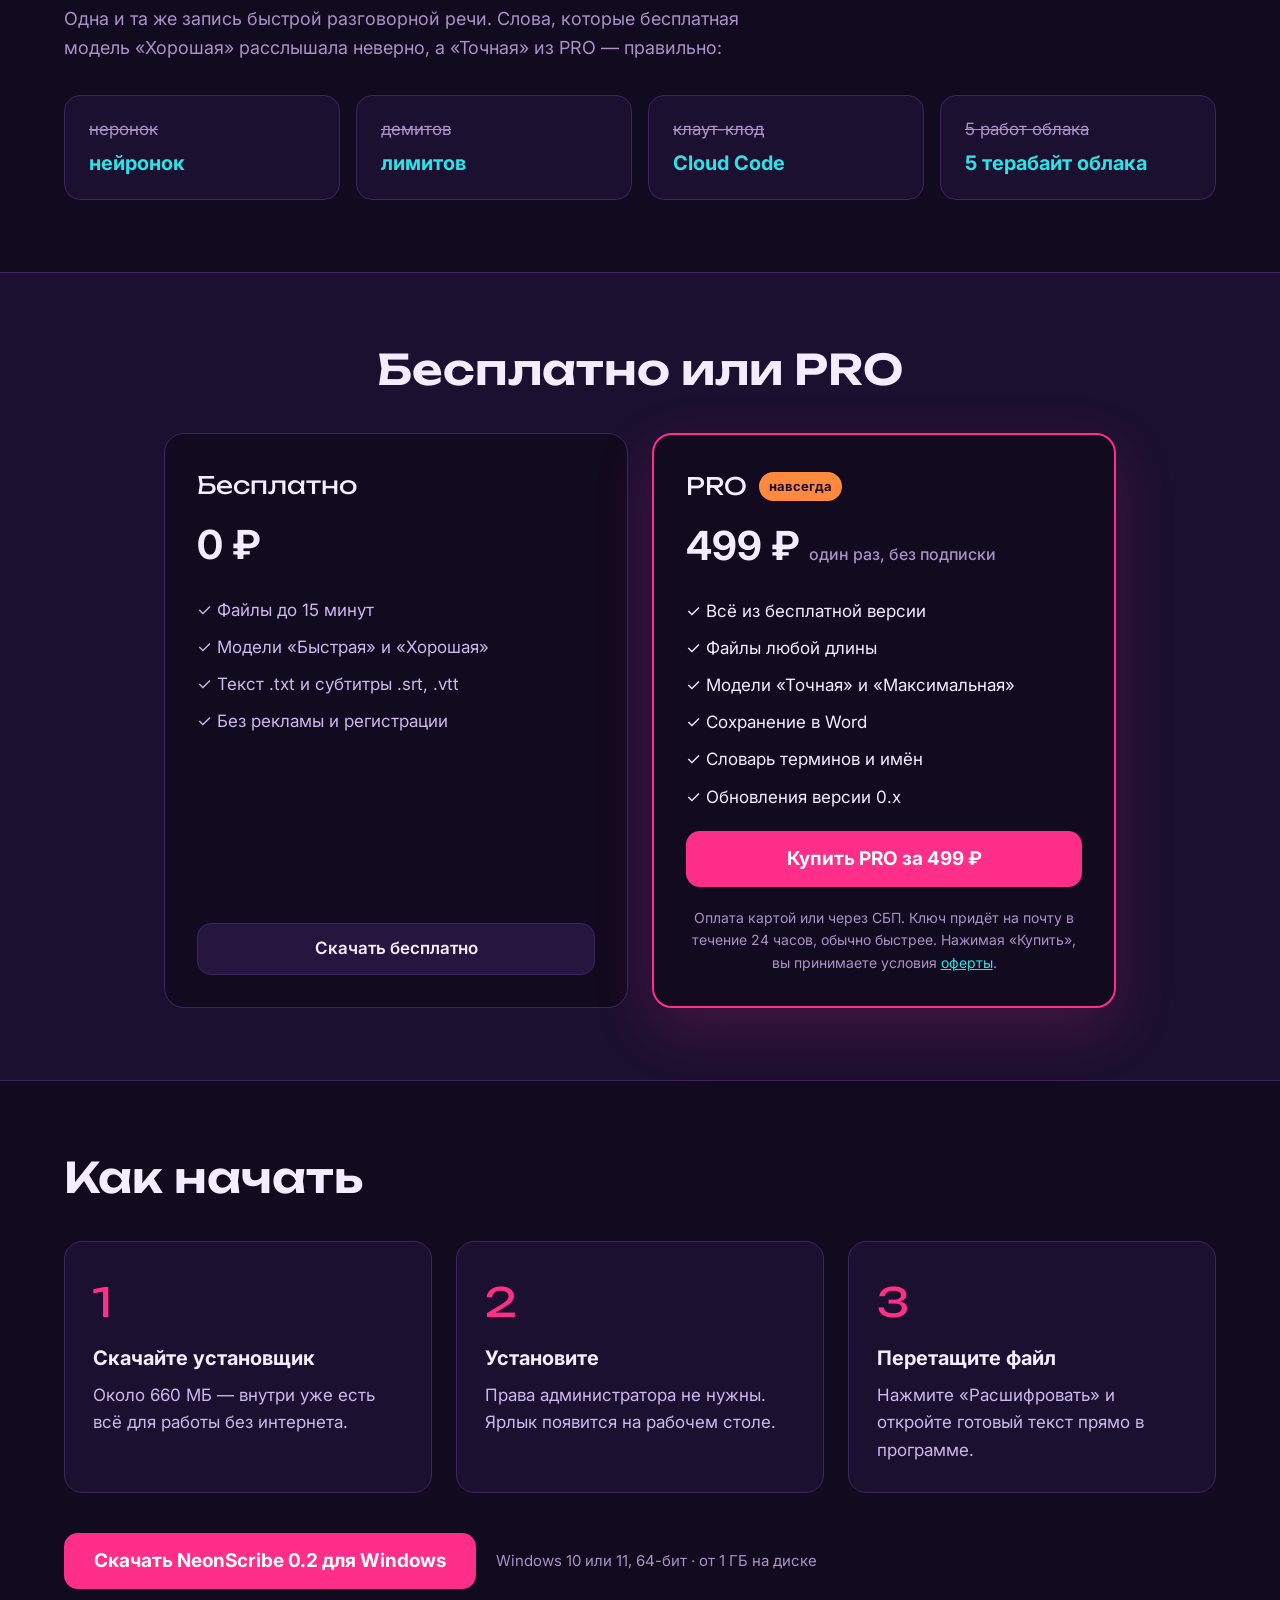
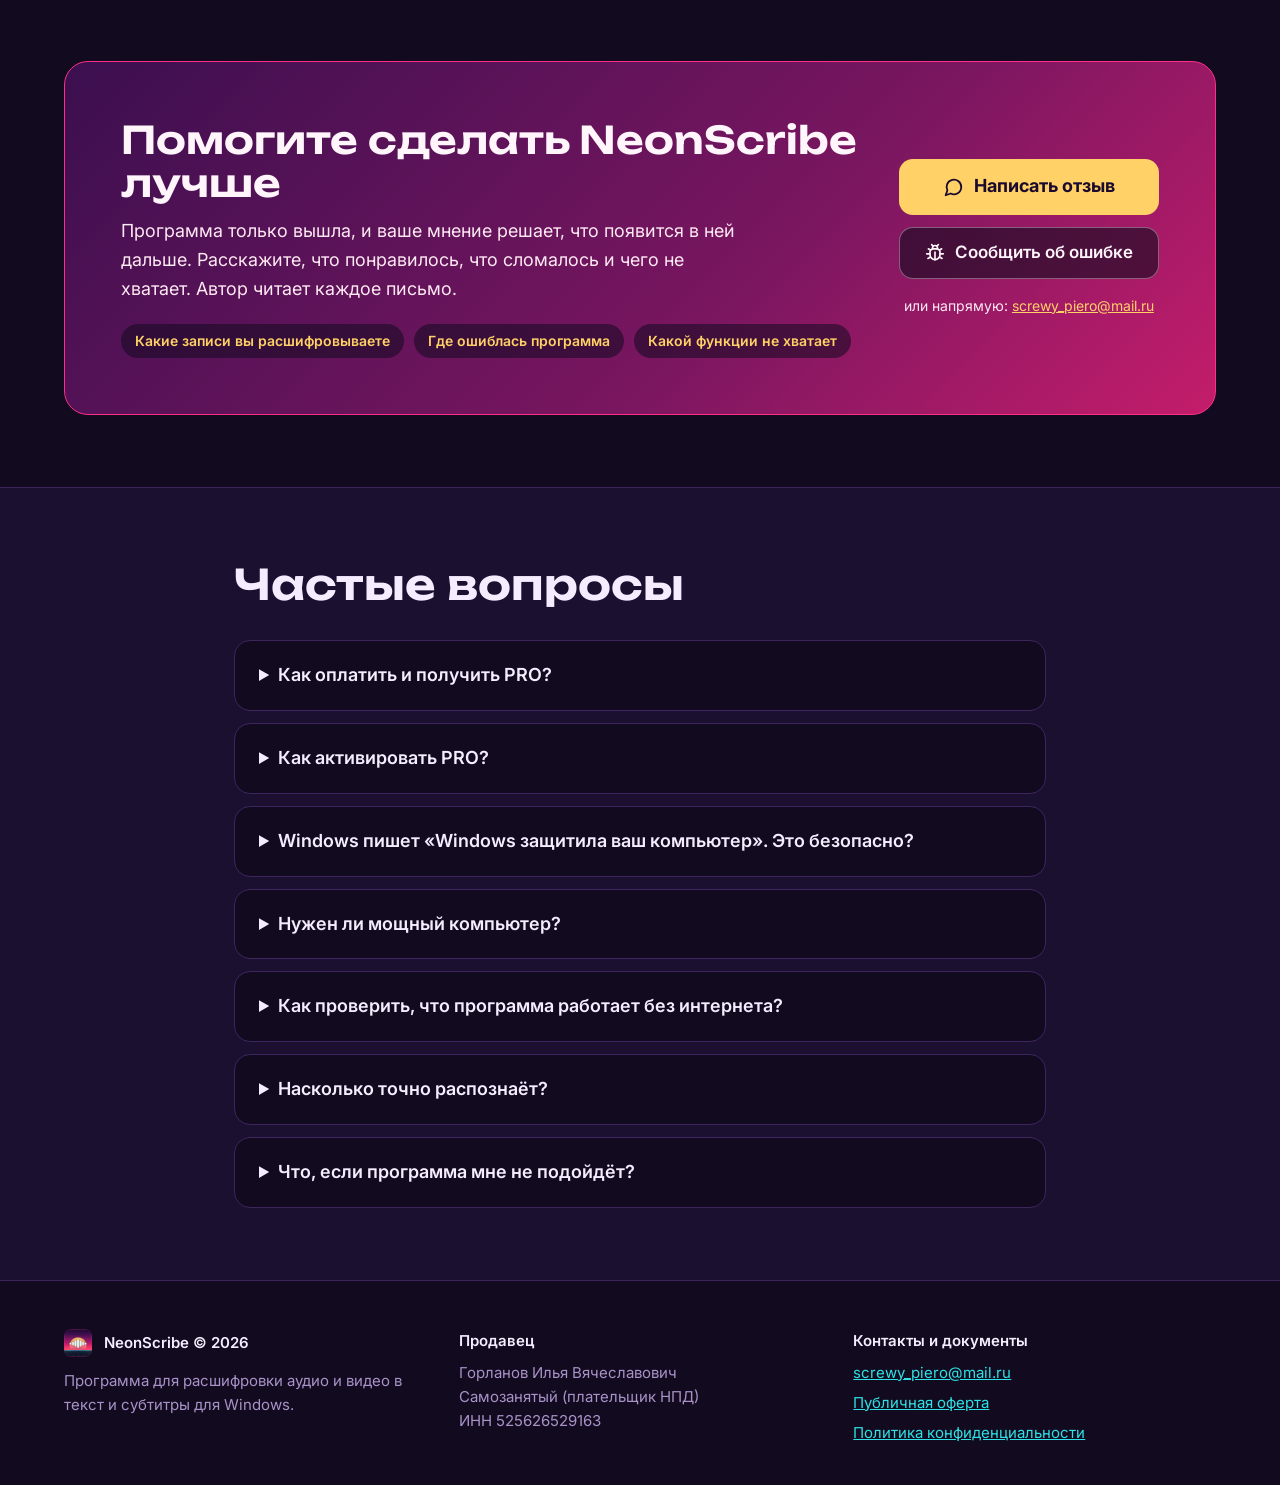
==== commit 0fd6ef75: "Add files via upload" ====
--- a/index.html
+++ b/index.html
@@ -42,9 +42,9 @@
       <div style="flex: 999 1 520px; min-width: 0; padding-bottom: 72px">
         <p style="margin: 0 0 16px; display: inline-block; padding: 6px 14px; border-radius: 999px; background: rgba(18, 10, 31, 0.55); color: #ffd166; font-size: 14px; font-weight: 600">Для Windows 10 и 11 · русский и английский</p>
         <h1 style="margin: 0; font-family: Unbounded, Inter, sans-serif; font-weight: 800; font-size: clamp(26px, 6.6vw, 68px); line-height: 1.08; letter-spacing: -0.5px; overflow-wrap: anywhere; color: #fff5fb">Расшифровка аудио и&#160;видео в&#160;текст — без&#160;интернета</h1>
-        <p style="margin: 24px 0 0; max-width: 560px; font-size: 20px; line-height: 1.55; color: #ffe9f3">Лекции, интервью, созвоны, длинные голосовые и&#160;видео для YouTube. Перетащите файл — получите текст, документ Word и&#160;субтитры. Всё работает на&#160;вашем компьютере: записи никуда не&#160;отправляются.</p>
+        <p style="margin: 24px 0 0; max-width: 560px; font-size: 20px; line-height: 1.55; color: #ffe9f3">Лекции, интервью, созвоны, длинные голосовые и&#160;видео для YouTube. Перетащите файл — получите текст, документ Word и&#160;субтитры. Всё работает прямо на&#160;вашем компьютере — даже без&#160;интернета.</p>
         <div style="margin-top: 36px; display: flex; flex-wrap: wrap; gap: 16px; align-items: center">
-          <a href="#download" style="display: inline-flex; align-items: center; justify-content: center; min-height: 56px; padding: 0 30px; border-radius: 14px; background: #ff2e88; color: #ffffff; font-size: 19px; font-weight: 700; text-decoration: none; box-shadow: 0 10px 30px rgba(255, 46, 136, 0.35)">Скачать бесплатно</a>
+          <a href="https://github.com/screwyPiero/neonscribe/releases/latest/download/NeonScribe-Setup.exe" style="display: inline-flex; align-items: center; justify-content: center; min-height: 56px; padding: 0 30px; border-radius: 14px; background: #ff2e88; color: #ffffff; font-size: 19px; font-weight: 700; text-decoration: none; box-shadow: 0 10px 30px rgba(255, 46, 136, 0.35)">Скачать бесплатно</a>
           <a href="#compare" style="display: inline-flex; align-items: center; justify-content: center; min-height: 56px; padding: 0 26px; border-radius: 14px; background: rgba(18, 10, 31, 0.6); color: #fff5fb; font-size: 18px; font-weight: 600; text-decoration: none; border: 1px solid rgba(255, 245, 251, 0.35)">PRO — 499 ₽ навсегда</a>
         </div>
       </div>
@@ -87,7 +87,7 @@
       <div style="padding: 28px; border-radius: 18px; background: #1b1030; border: 1px solid #3d2560">
         <svg aria-hidden="true" width="32" height="32" viewBox="0 0 24 24" fill="none" stroke="#2de2e6" stroke-width="2" stroke-linecap="round" stroke-linejoin="round"><rect x="9" y="2" width="6" height="12" rx="3"/><path d="M5 10a7 7 0 0 0 14 0M12 17v5"/></svg>
         <h3 style="margin: 16px 0 8px; font-size: 20px">Журналистам</h3>
-        <p style="margin: 0; color: #cbb8ec">Интервью в документ Word за минуты. Конфиденциальные записи не уходят в чужое облако.</p>
+        <p style="margin: 0; color: #cbb8ec">Интервью в документ Word за минуты. Запись остаётся у вас на компьютере.</p>
       </div>
       <div style="padding: 28px; border-radius: 18px; background: #1b1030; border: 1px solid #3d2560">
         <svg aria-hidden="true" width="32" height="32" viewBox="0 0 24 24" fill="none" stroke="#2de2e6" stroke-width="2" stroke-linecap="round" stroke-linejoin="round"><path d="M21 12a8 8 0 0 1-11.6 7.1L4 21l1.9-5.4A8 8 0 1 1 21 12z"/><path d="M9 10v4M12 8v8M15 10v4"/></svg>
@@ -104,7 +104,7 @@
       <div style="display: grid; grid-template-columns: repeat(auto-fit, minmax(260px, 1fr)); gap: 32px">
         <div>
           <p style="margin: 0 0 8px; font-family: Unbounded, Inter, sans-serif; font-size: 22px; color: #ffd166">Приватно</p>
-          <p style="margin: 0; color: #cbb8ec">Распознавание идёт на вашем компьютере. Записи разговоров, лекций и встреч никуда не загружаются.</p>
+          <p style="margin: 0; color: #cbb8ec">Распознавание идёт на вашем компьютере, записи разговоров, лекций и встреч остаются у вас. Проверить просто: отключите интернет — всё работает.</p>
         </div>
         <div>
           <p style="margin: 0 0 8px; font-family: Unbounded, Inter, sans-serif; font-size: 22px; color: #ffd166">Без оплаты за минуты</p>
@@ -171,7 +171,7 @@
             <p style="margin: 0">✓ Текст .txt и субтитры .srt, .vtt</p>
             <p style="margin: 0">✓ Без рекламы и регистрации</p>
           </div>
-          <a href="#download" style="margin-top: auto; display: inline-flex; align-items: center; justify-content: center; min-height: 52px; border-radius: 14px; border: 1px solid #3d2560; background: #26163f; color: #f6ecff; font-weight: 600; text-decoration: none">Скачать бесплатно</a>
+          <a href="https://github.com/screwyPiero/neonscribe/releases/latest/download/NeonScribe-Setup.exe" style="margin-top: auto; display: inline-flex; align-items: center; justify-content: center; min-height: 52px; border-radius: 14px; border: 1px solid #3d2560; background: #26163f; color: #f6ecff; font-weight: 600; text-decoration: none">Скачать бесплатно</a>
         </div>
         <div id="buy" style="padding: 32px; border-radius: 20px; background: #120a1f; border: 2px solid #ff2e88; display: flex; flex-direction: column; gap: 20px; box-shadow: 0 20px 60px rgba(255, 46, 136, 0.18)">
           <div>
@@ -215,8 +215,8 @@
       </div>
     </div>
     <div style="margin-top: 40px; display: flex; flex-wrap: wrap; align-items: center; gap: 20px">
-      <!-- Ссылка на скачивание: последний релиз на GitHub -->
-      <a href="https://github.com/screwyPiero/neonscribe/releases/latest" style="display: inline-flex; align-items: center; justify-content: center; min-height: 56px; padding: 0 30px; border-radius: 14px; background: #ff2e88; color: #ffffff; font-size: 19px; font-weight: 700; text-decoration: none">Скачать NeonScribe 0.2 для Windows</a>
+      <!-- Прямое скачивание установщика из последнего релиза GitHub (имя файла в релизе должно быть NeonScribe-Setup.exe) -->
+      <a href="https://github.com/screwyPiero/neonscribe/releases/latest/download/NeonScribe-Setup.exe" style="display: inline-flex; align-items: center; justify-content: center; min-height: 56px; padding: 0 30px; border-radius: 14px; background: #ff2e88; color: #ffffff; font-size: 19px; font-weight: 700; text-decoration: none">Скачать NeonScribe 0.2 для Windows</a>
       <p style="margin: 0; color: #a892c8; font-size: 15px">Windows 10 или 11, 64-бит · от 1 ГБ на диске</p>
     </div>
   </section>
@@ -269,8 +269,8 @@
           <p style="margin: 12px 0 0; color: #cbb8ec">Нет, программа работает на обычном процессоре. На слабом ноутбуке выбирайте «Быструю» или «Хорошую» модель — «Точная» качественнее, но медленнее. Рекомендуем от 8 ГБ оперативной памяти.</p>
         </details>
         <details style="padding: 20px 24px; border-radius: 16px; background: #120a1f; border: 1px solid #3d2560">
-          <summary style="cursor: pointer; font-weight: 600; font-size: 18px">Куда отправляются мои записи?</summary>
-          <p style="margin: 12px 0 0; color: #cbb8ec">Никуда. Распознавание происходит на вашем компьютере. Интернет нужен только один раз — чтобы докачать точные модели после покупки PRO. Подробнее — в <a href="privacy.html">политике конфиденциальности</a>.</p>
+          <summary style="cursor: pointer; font-weight: 600; font-size: 18px">Как проверить, что программа работает без интернета?</summary>
+          <p style="margin: 12px 0 0; color: #cbb8ec">Отключите Wi-Fi или кабель и расшифруйте любой файл — всё работает. Интернет нужен только один раз — чтобы докачать точные модели после покупки PRO. Подробнее — в <a href="privacy.html">политике конфиденциальности</a>.</p>
         </details>
         <details style="padding: 20px 24px; border-radius: 16px; background: #120a1f; border: 1px solid #3d2560">
           <summary style="cursor: pointer; font-weight: 600; font-size: 18px">Насколько точно распознаёт?</summary>
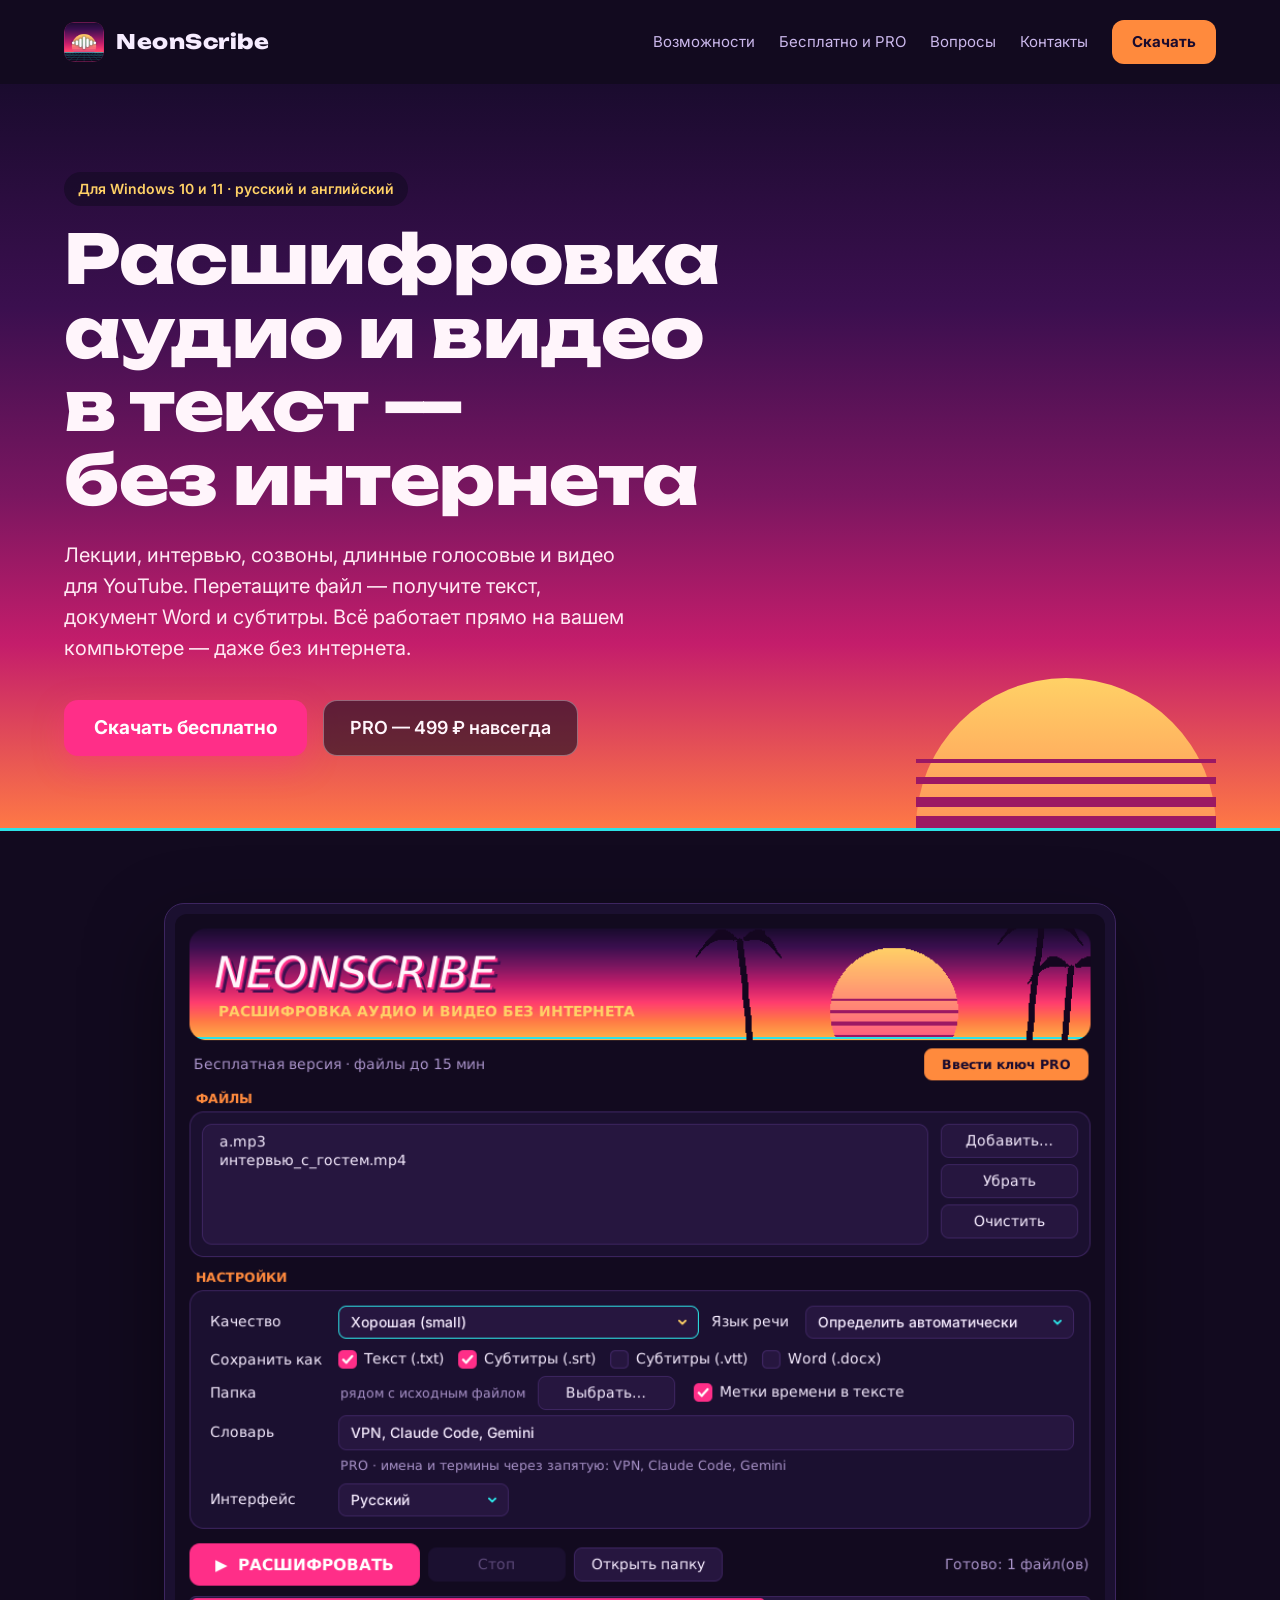
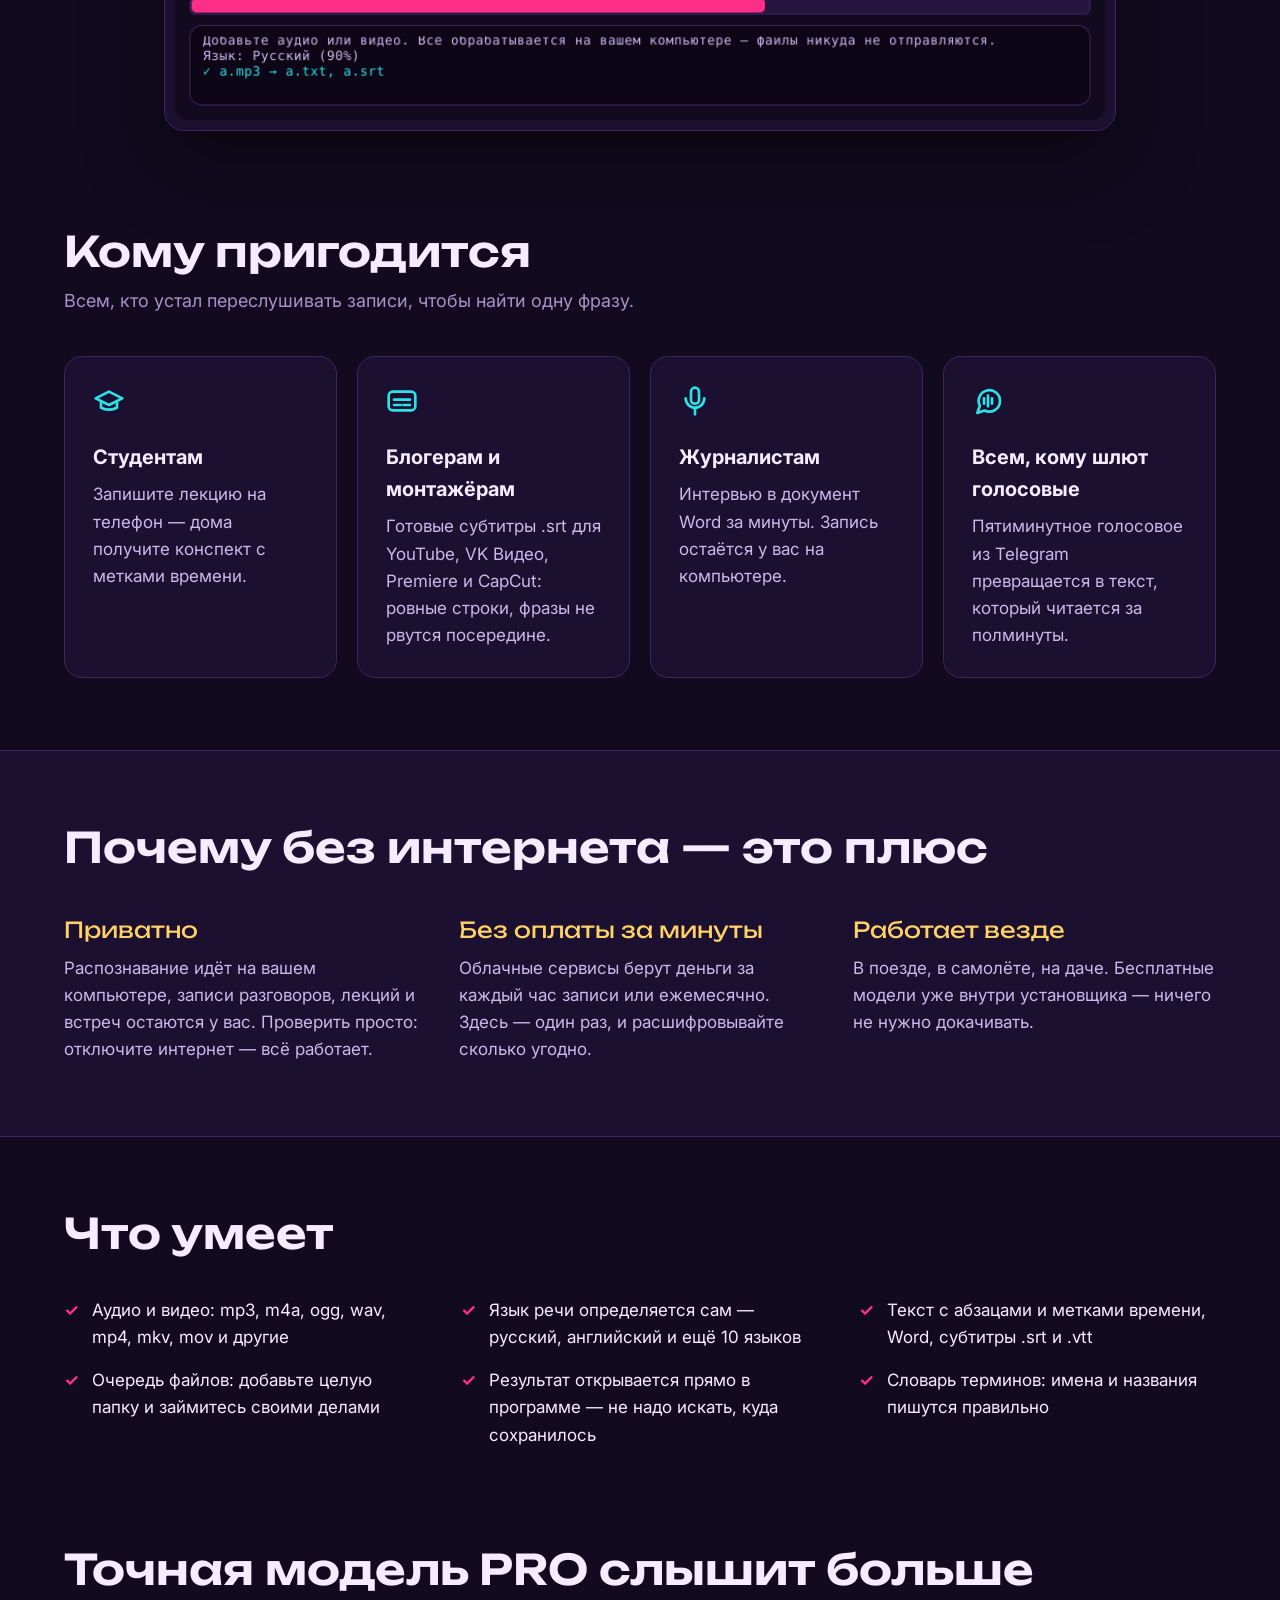
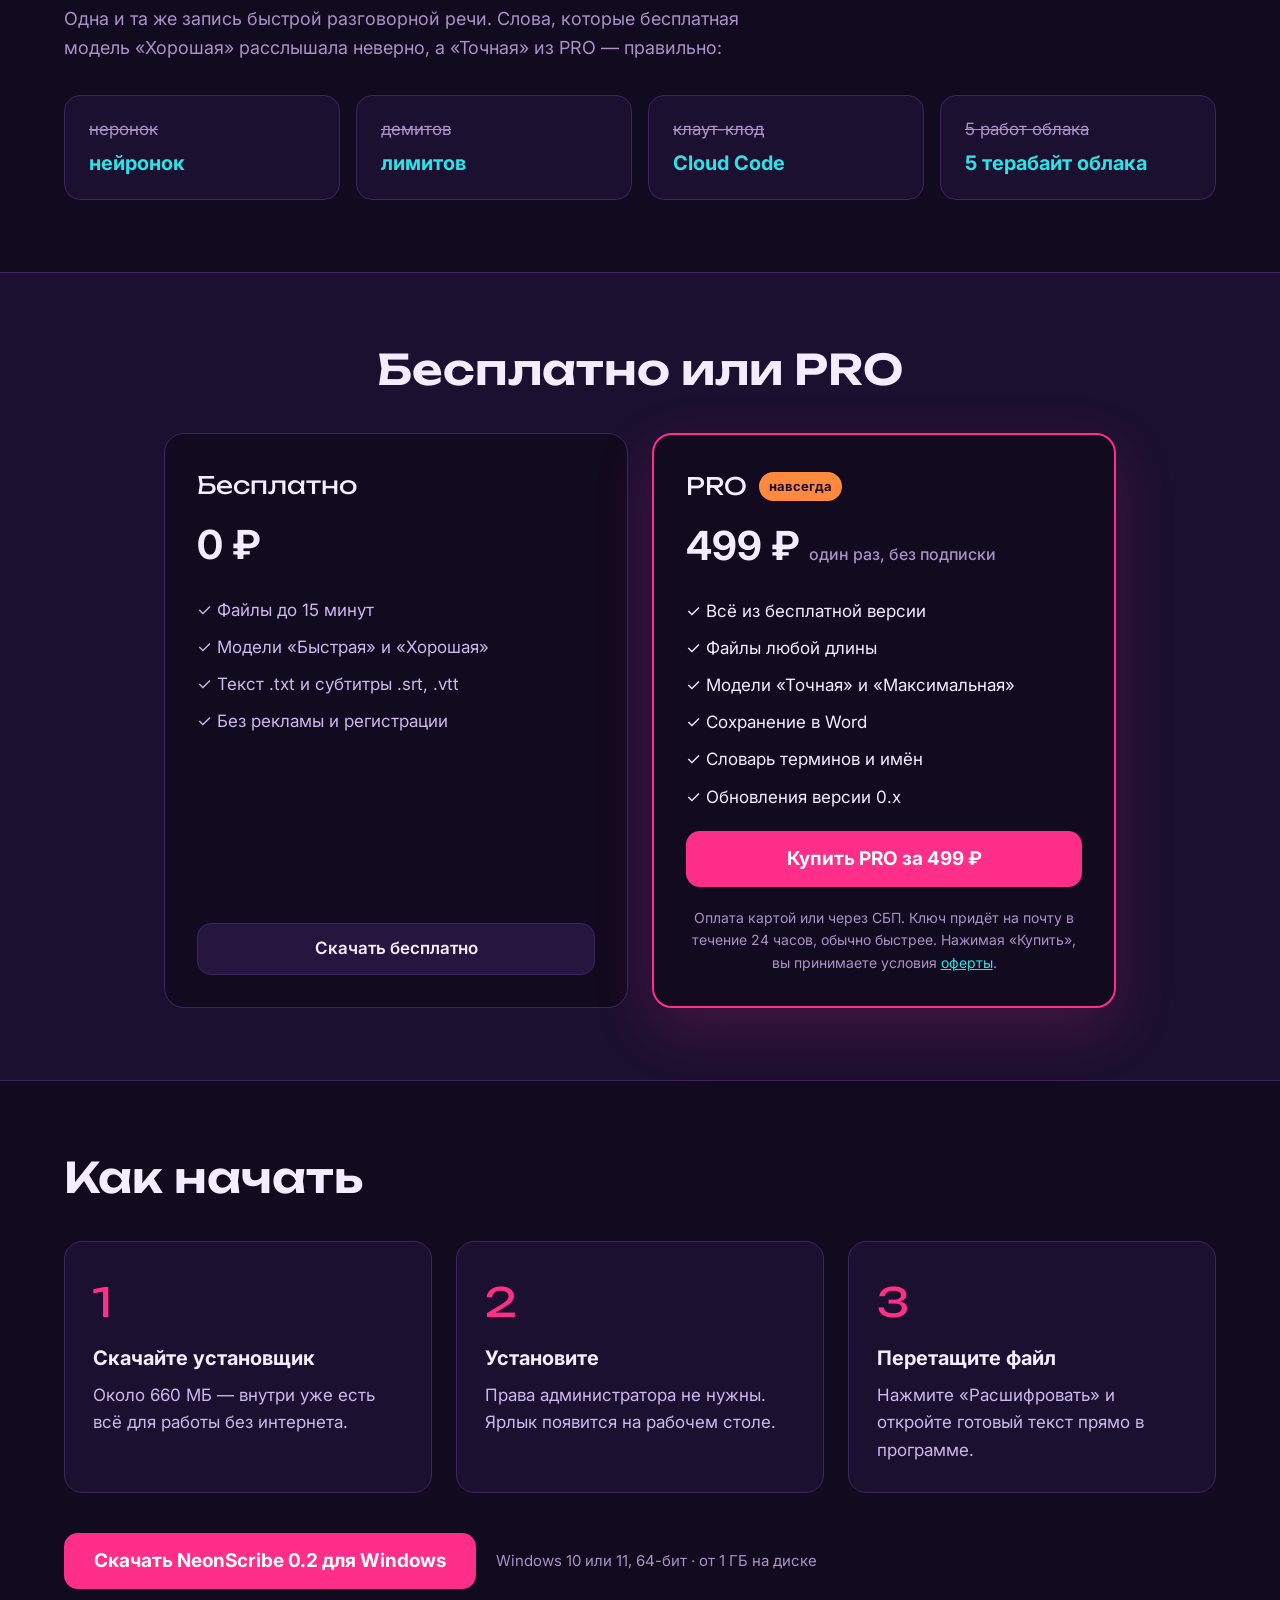
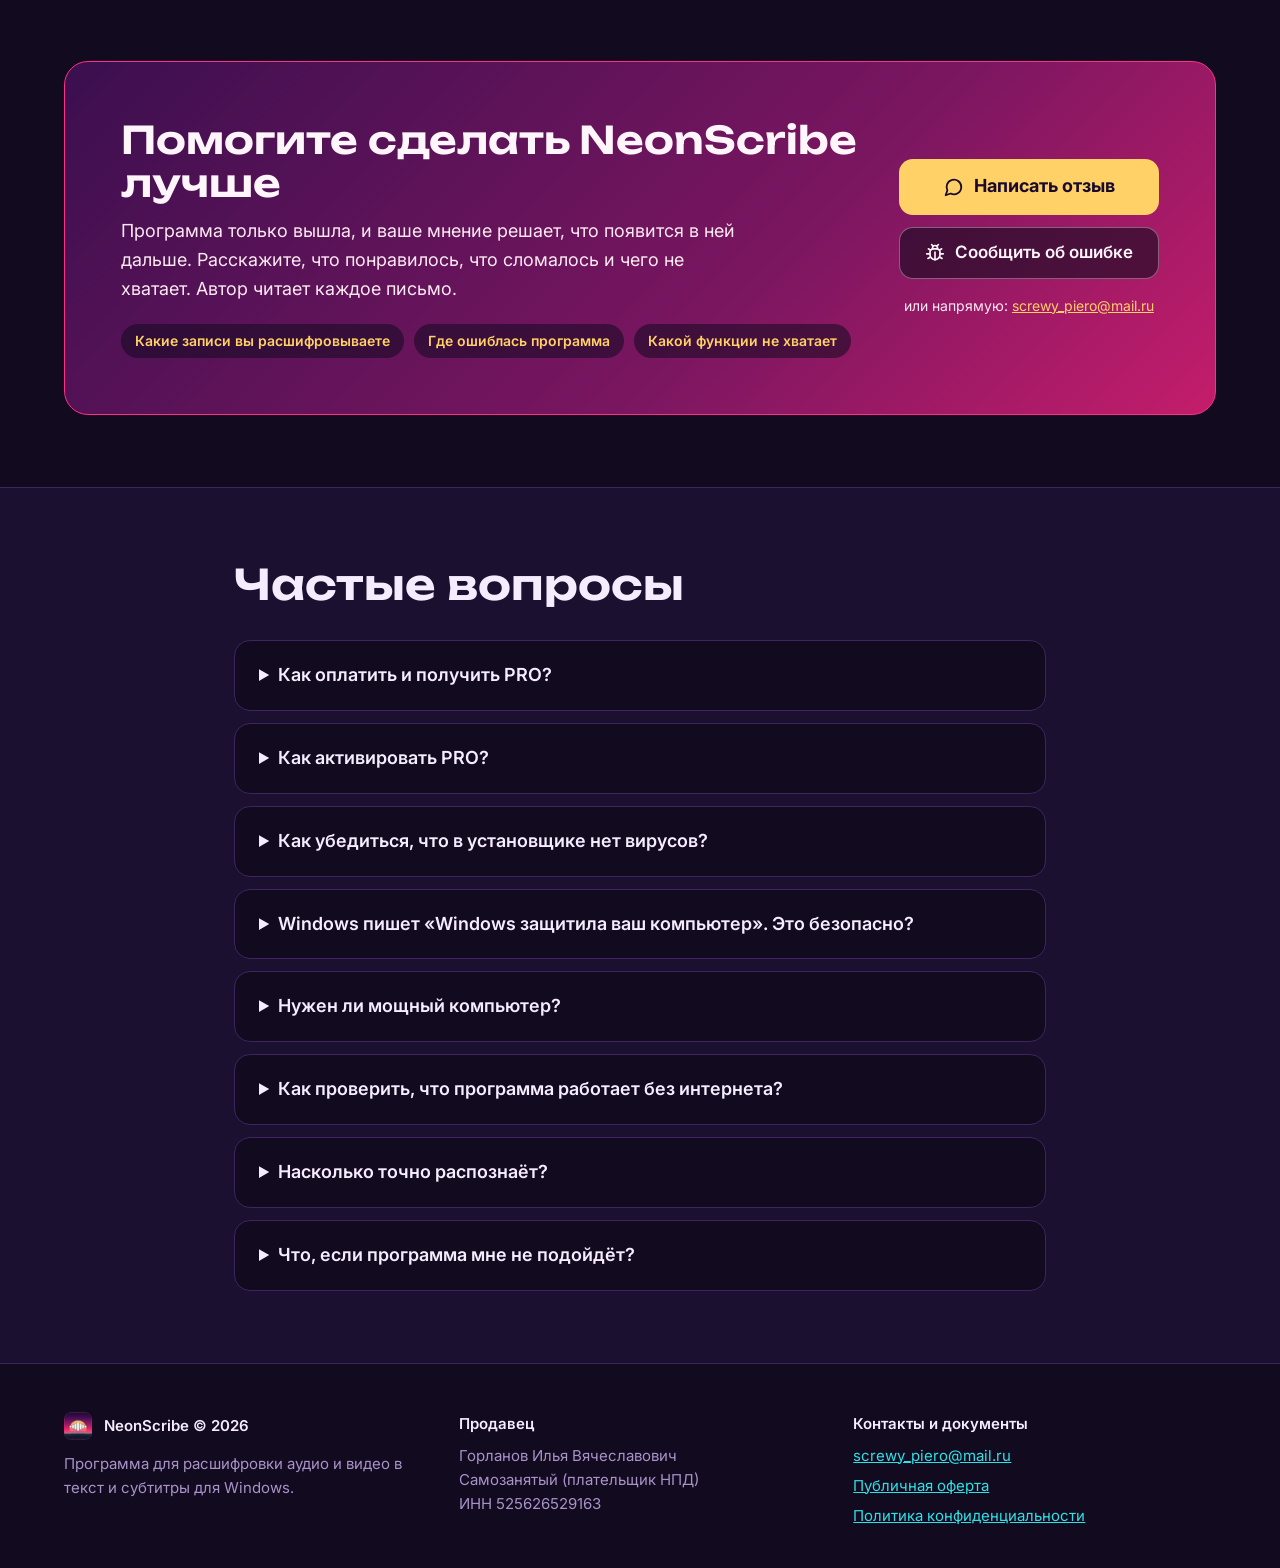
==== commit 973c3cba: "Add files via upload" ====
--- a/index.html
+++ b/index.html
@@ -261,6 +261,12 @@
           <p style="margin: 12px 0 0; color: #cbb8ec">В программе нажмите «Ввести ключ PRO» → «Вставить из буфера» → «Активировать». Ключ работает без интернета и сохраняется при переустановке.</p>
         </details>
         <details style="padding: 20px 24px; border-radius: 16px; background: #120a1f; border: 1px solid #3d2560">
+          <summary style="cursor: pointer; font-weight: 600; font-size: 18px">Как убедиться, что в установщике нет вирусов?</summary>
+          <p style="margin: 12px 0 0; color: #cbb8ec">Установщик NeonScribe 0.2 проверен на VirusTotal: 61 из 62 антивирусов ничего не нашли, включая Microsoft, Dr.Web, BitDefender и Avira. Одно срабатывание малоизвестного антивируса — ложное: такие эвристики иногда реагируют на установщики Inno Setup. <a href="https://www.virustotal.com/gui/file/dd7bbcf8f6378831e0d2aebb622e9c88ba11de03c3449d012a9fd69a7eb2ca9a" target="_blank" rel="noopener">Открыть отчёт VirusTotal</a>.</p>
+          <p style="margin: 12px 0 0; color: #cbb8ec">Чтобы убедиться, что скачанный файл не подменён, сравните его контрольную сумму SHA-256. В папке с файлом откройте PowerShell и выполните <code style="color: #ffd166">Get-FileHash NeonScribe-Setup.exe</code> — результат должен совпасть с этим:</p>
+          <p style="margin: 8px 0 0; font-family: Consolas, monospace; font-size: 14px; color: #ffd166; overflow-wrap: anywhere">dd7bbcf8f6378831e0d2aebb622e9c88ba11de03c3449d012a9fd69a7eb2ca9a</p>
+        </details>
+        <details style="padding: 20px 24px; border-radius: 16px; background: #120a1f; border: 1px solid #3d2560">
           <summary style="cursor: pointer; font-weight: 600; font-size: 18px">Windows пишет «Windows защитила ваш компьютер». Это безопасно?</summary>
           <p style="margin: 12px 0 0; color: #cbb8ec">Так Windows реагирует на новые программы без платной цифровой подписи. Нажмите «Подробнее», затем «Выполнить в любом случае». Установщик не просит прав администратора и ставит программу только в вашу папку пользователя.</p>
         </details>
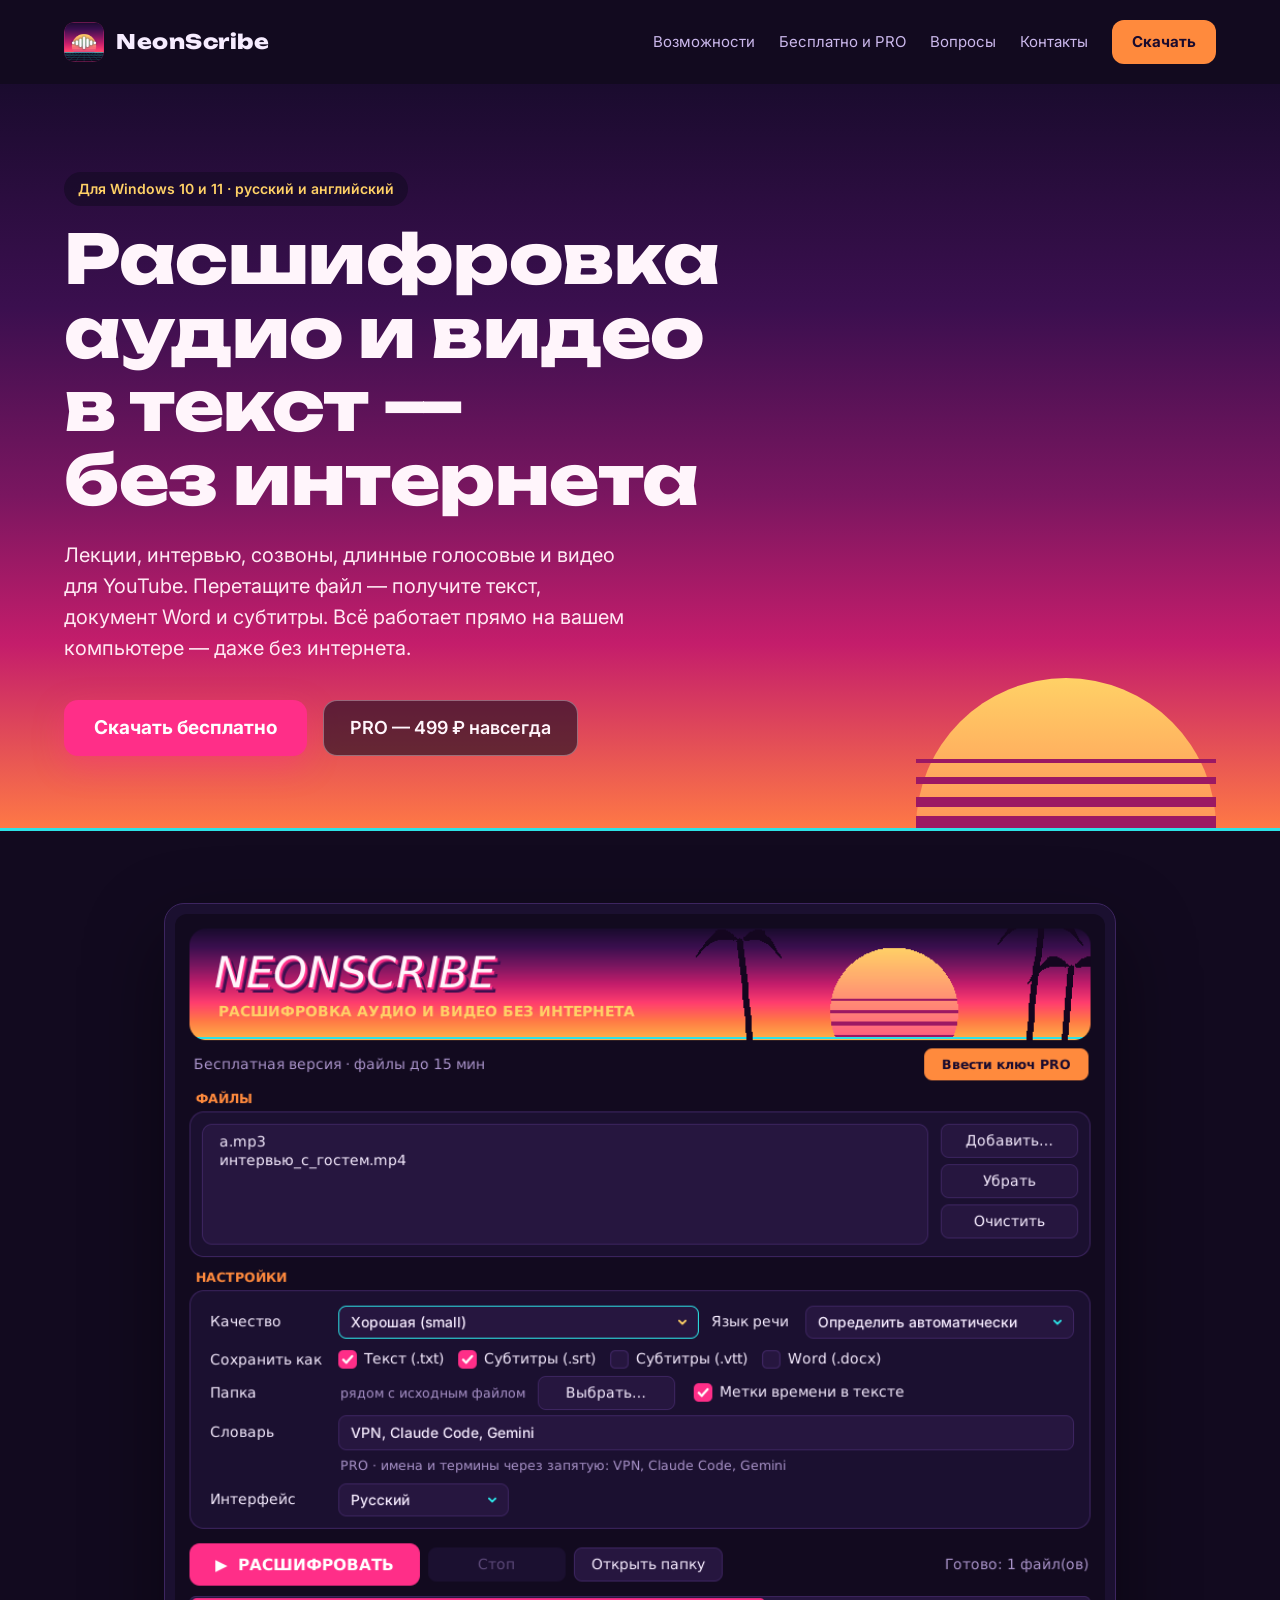
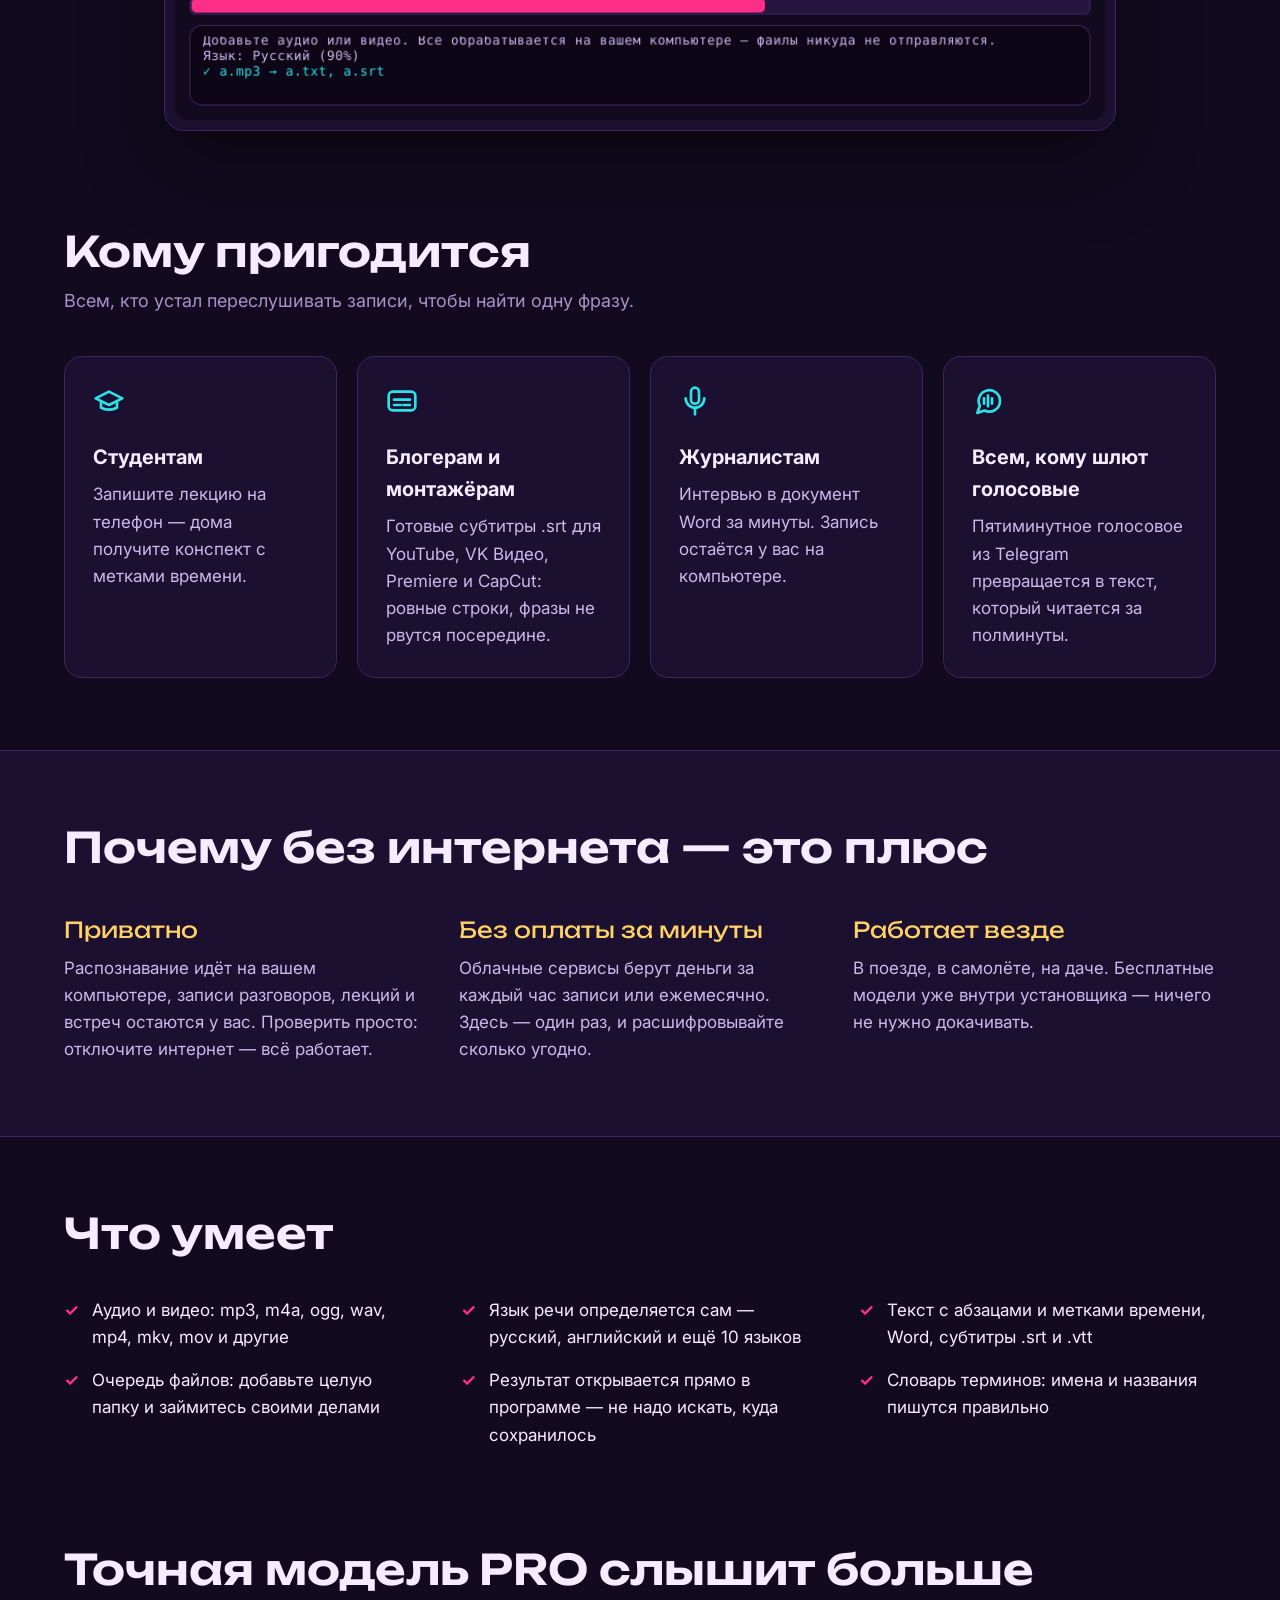
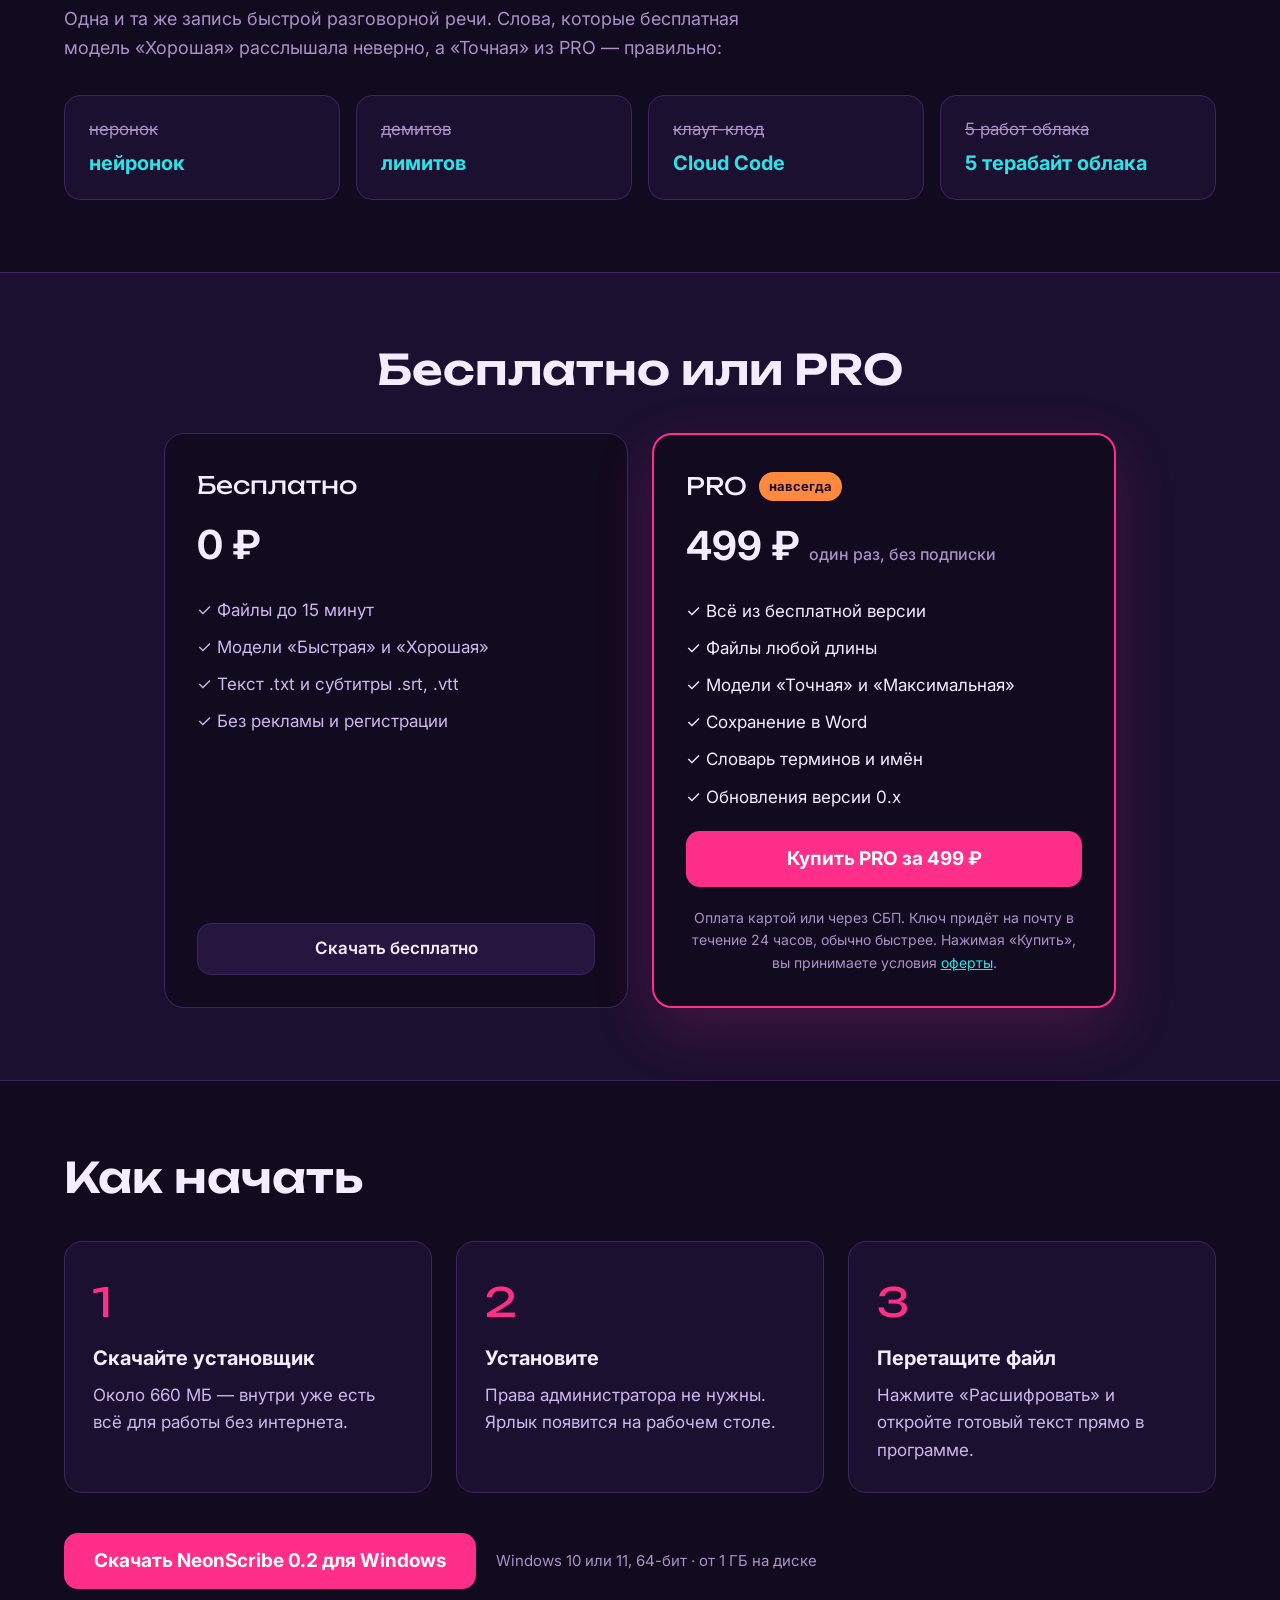
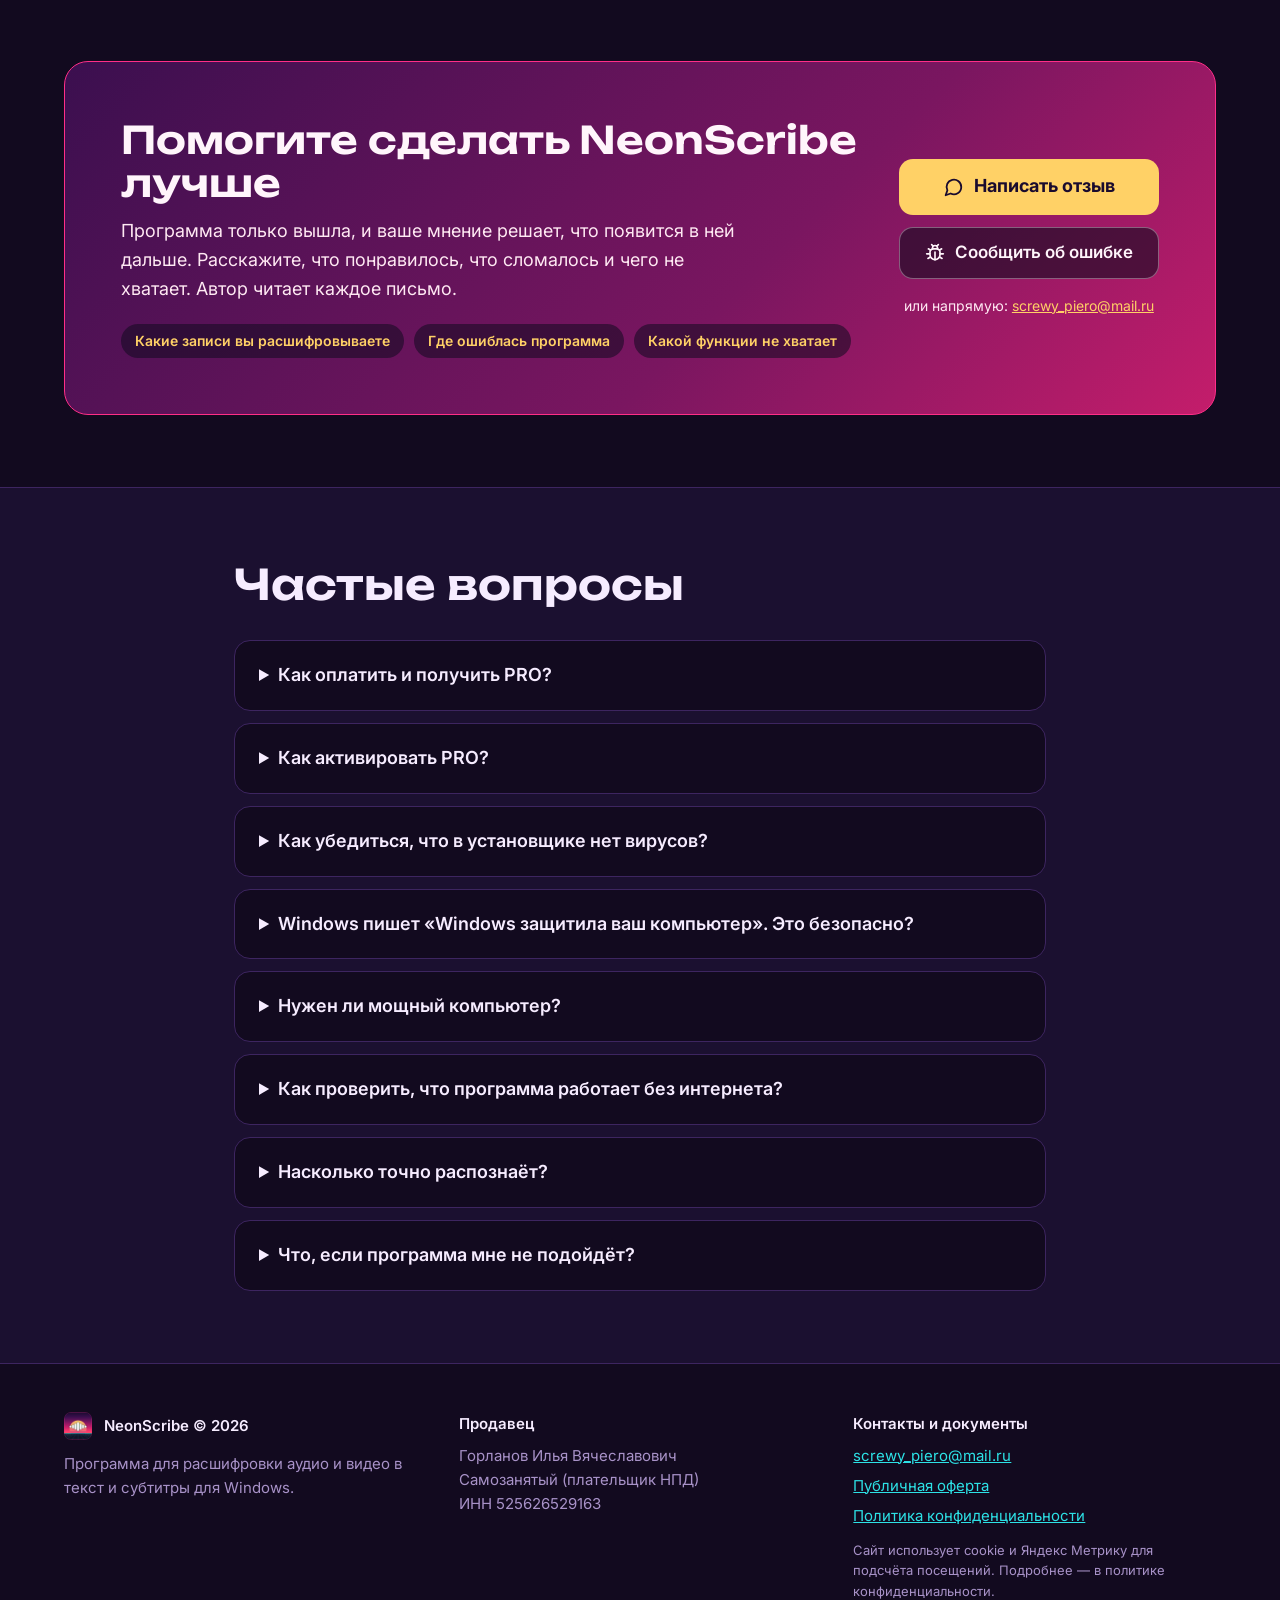
==== commit f947d3ae: "Add files via upload" ====
--- a/index.html
+++ b/index.html
@@ -17,8 +17,19 @@
 body{margin:0;background:#120a1f}
 a{color:#2de2e6}a:hover{color:#ffd166}
 </style>
+<!-- Яндекс Метрика -->
+<script type="text/javascript">
+(function(m,e,t,r,i,k,a){m[i]=m[i]||function(){(m[i].a=m[i].a||[]).push(arguments)};
+m[i].l=1*new Date();
+for (var j = 0; j < document.scripts.length; j++) {if (document.scripts[j].src === r) { return; }}
+k=e.createElement(t),a=e.getElementsByTagName(t)[0],k.async=1,k.src=r,a.parentNode.insertBefore(k,a)})
+(window, document, "script", "https://mc.yandex.ru/metrika/tag.js?id=114262293", "ym");
+ym(114262293, "init", {clickmap:true, trackLinks:true, accurateTrackBounce:true});
+</script>
+<!-- /Яндекс Метрика -->
 </head>
 <body>
+<noscript><div><img src="https://mc.yandex.ru/watch/114262293" style="position:absolute; left:-9999px;" alt=""></div></noscript>
 <div style="background: #120a1f; color: #f6ecff; font-family: Inter, system-ui, sans-serif; font-size: 17px; line-height: 1.6; min-height: 100%">
 
   <!-- Навигация -->
@@ -44,7 +55,7 @@
         <h1 style="margin: 0; font-family: Unbounded, Inter, sans-serif; font-weight: 800; font-size: clamp(26px, 6.6vw, 68px); line-height: 1.08; letter-spacing: -0.5px; overflow-wrap: anywhere; color: #fff5fb">Расшифровка аудио и&#160;видео в&#160;текст — без&#160;интернета</h1>
         <p style="margin: 24px 0 0; max-width: 560px; font-size: 20px; line-height: 1.55; color: #ffe9f3">Лекции, интервью, созвоны, длинные голосовые и&#160;видео для YouTube. Перетащите файл — получите текст, документ Word и&#160;субтитры. Всё работает прямо на&#160;вашем компьютере — даже без&#160;интернета.</p>
         <div style="margin-top: 36px; display: flex; flex-wrap: wrap; gap: 16px; align-items: center">
-          <a href="https://github.com/screwyPiero/neonscribe/releases/latest/download/NeonScribe-Setup.exe" style="display: inline-flex; align-items: center; justify-content: center; min-height: 56px; padding: 0 30px; border-radius: 14px; background: #ff2e88; color: #ffffff; font-size: 19px; font-weight: 700; text-decoration: none; box-shadow: 0 10px 30px rgba(255, 46, 136, 0.35)">Скачать бесплатно</a>
+          <a href="https://github.com/screwyPiero/neonscribe/releases/latest/download/NeonScribe-Setup.exe" onclick="if(window.ym)ym(114262293,'reachGoal','download')" style="display: inline-flex; align-items: center; justify-content: center; min-height: 56px; padding: 0 30px; border-radius: 14px; background: #ff2e88; color: #ffffff; font-size: 19px; font-weight: 700; text-decoration: none; box-shadow: 0 10px 30px rgba(255, 46, 136, 0.35)">Скачать бесплатно</a>
           <a href="#compare" style="display: inline-flex; align-items: center; justify-content: center; min-height: 56px; padding: 0 26px; border-radius: 14px; background: rgba(18, 10, 31, 0.6); color: #fff5fb; font-size: 18px; font-weight: 600; text-decoration: none; border: 1px solid rgba(255, 245, 251, 0.35)">PRO — 499 ₽ навсегда</a>
         </div>
       </div>
@@ -171,7 +182,7 @@
             <p style="margin: 0">✓ Текст .txt и субтитры .srt, .vtt</p>
             <p style="margin: 0">✓ Без рекламы и регистрации</p>
           </div>
-          <a href="https://github.com/screwyPiero/neonscribe/releases/latest/download/NeonScribe-Setup.exe" style="margin-top: auto; display: inline-flex; align-items: center; justify-content: center; min-height: 52px; border-radius: 14px; border: 1px solid #3d2560; background: #26163f; color: #f6ecff; font-weight: 600; text-decoration: none">Скачать бесплатно</a>
+          <a href="https://github.com/screwyPiero/neonscribe/releases/latest/download/NeonScribe-Setup.exe" onclick="if(window.ym)ym(114262293,'reachGoal','download')" style="margin-top: auto; display: inline-flex; align-items: center; justify-content: center; min-height: 52px; border-radius: 14px; border: 1px solid #3d2560; background: #26163f; color: #f6ecff; font-weight: 600; text-decoration: none">Скачать бесплатно</a>
         </div>
         <div id="buy" style="padding: 32px; border-radius: 20px; background: #120a1f; border: 2px solid #ff2e88; display: flex; flex-direction: column; gap: 20px; box-shadow: 0 20px 60px rgba(255, 46, 136, 0.18)">
           <div>
@@ -216,7 +227,7 @@
     </div>
     <div style="margin-top: 40px; display: flex; flex-wrap: wrap; align-items: center; gap: 20px">
       <!-- Прямое скачивание установщика из последнего релиза GitHub (имя файла в релизе должно быть NeonScribe-Setup.exe) -->
-      <a href="https://github.com/screwyPiero/neonscribe/releases/latest/download/NeonScribe-Setup.exe" style="display: inline-flex; align-items: center; justify-content: center; min-height: 56px; padding: 0 30px; border-radius: 14px; background: #ff2e88; color: #ffffff; font-size: 19px; font-weight: 700; text-decoration: none">Скачать NeonScribe 0.2 для Windows</a>
+      <a href="https://github.com/screwyPiero/neonscribe/releases/latest/download/NeonScribe-Setup.exe" onclick="if(window.ym)ym(114262293,'reachGoal','download')" style="display: inline-flex; align-items: center; justify-content: center; min-height: 56px; padding: 0 30px; border-radius: 14px; background: #ff2e88; color: #ffffff; font-size: 19px; font-weight: 700; text-decoration: none">Скачать NeonScribe 0.2 для Windows</a>
       <p style="margin: 0; color: #a892c8; font-size: 15px">Windows 10 или 11, 64-бит · от 1 ГБ на диске</p>
     </div>
   </section>
@@ -313,6 +324,7 @@
           <a href="offer.html">Публичная оферта</a>
           <a href="privacy.html">Политика конфиденциальности</a>
         </nav>
+        <p style="margin: 12px 0 0; font-size: 13px; color: #a892c8">Сайт использует cookie и Яндекс Метрику для подсчёта посещений. Подробнее — в политике конфиденциальности.</p>
       </div>
     </div>
   </footer>
